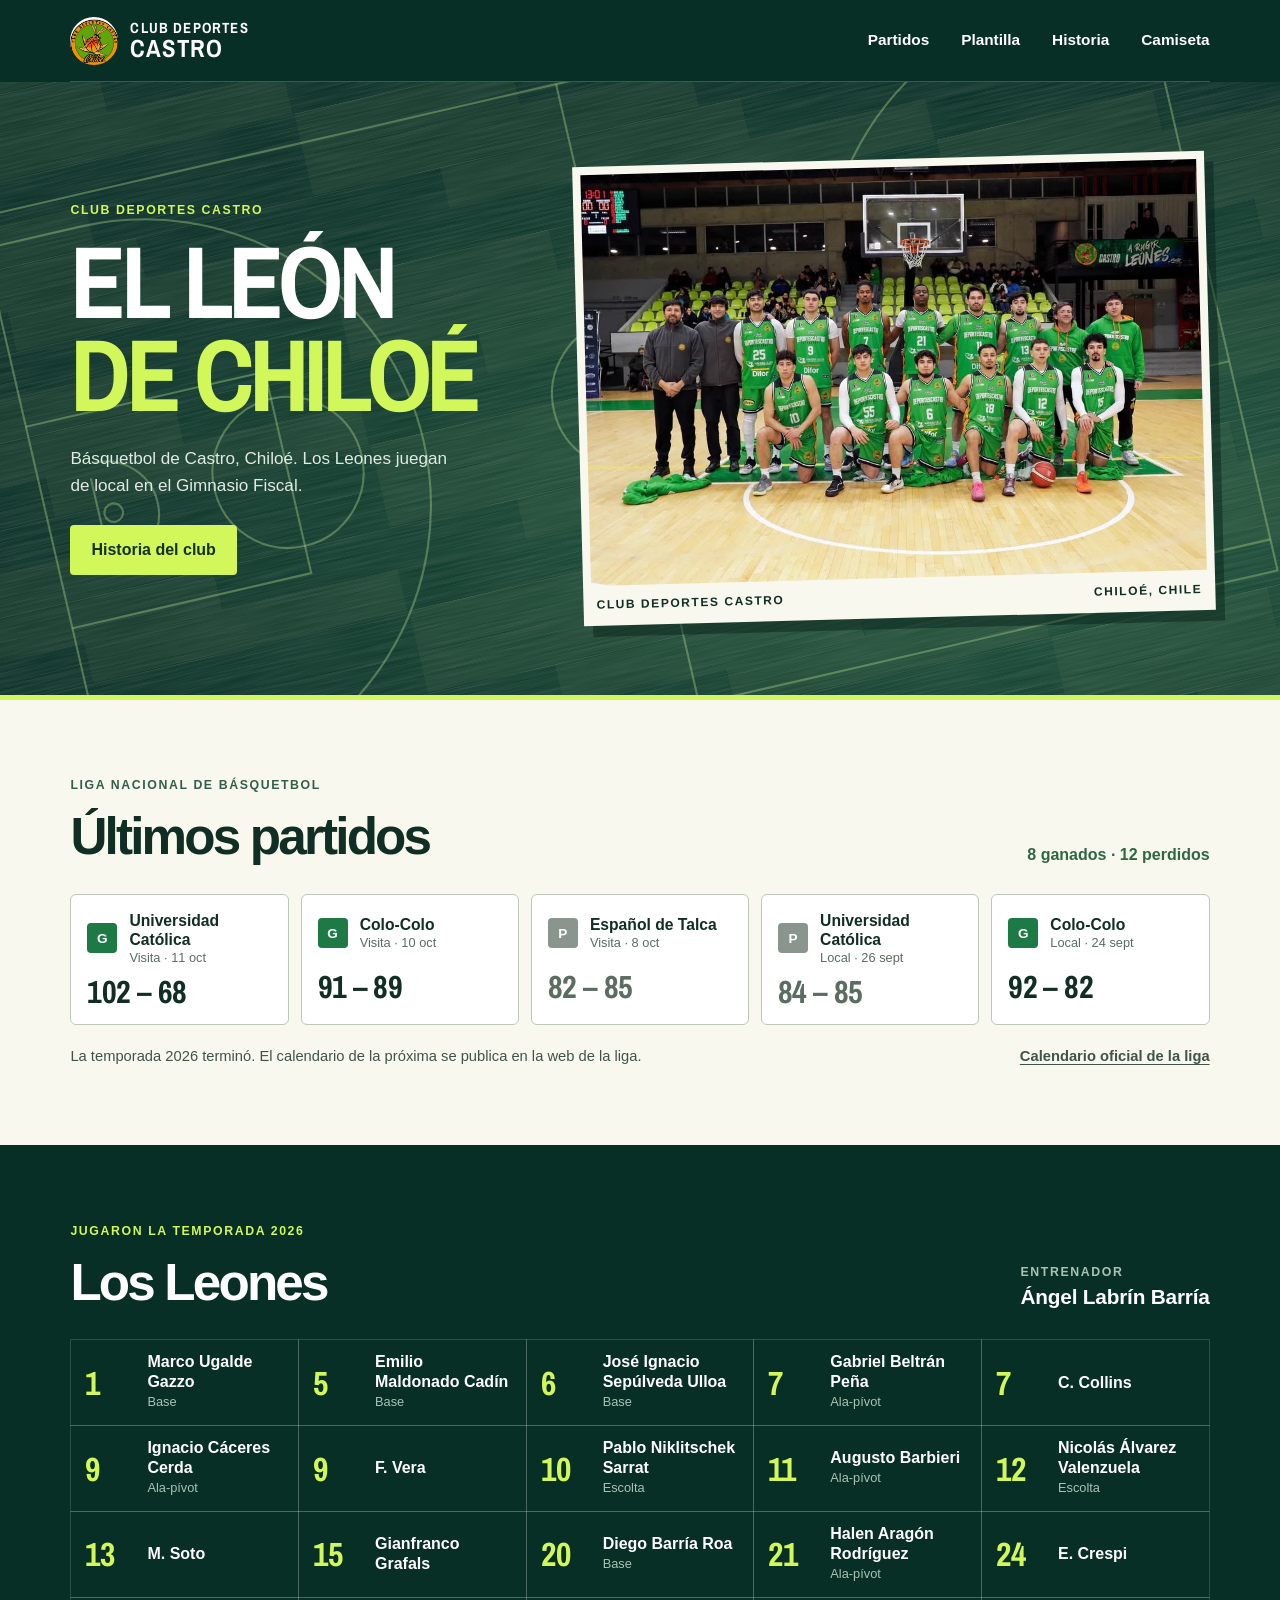
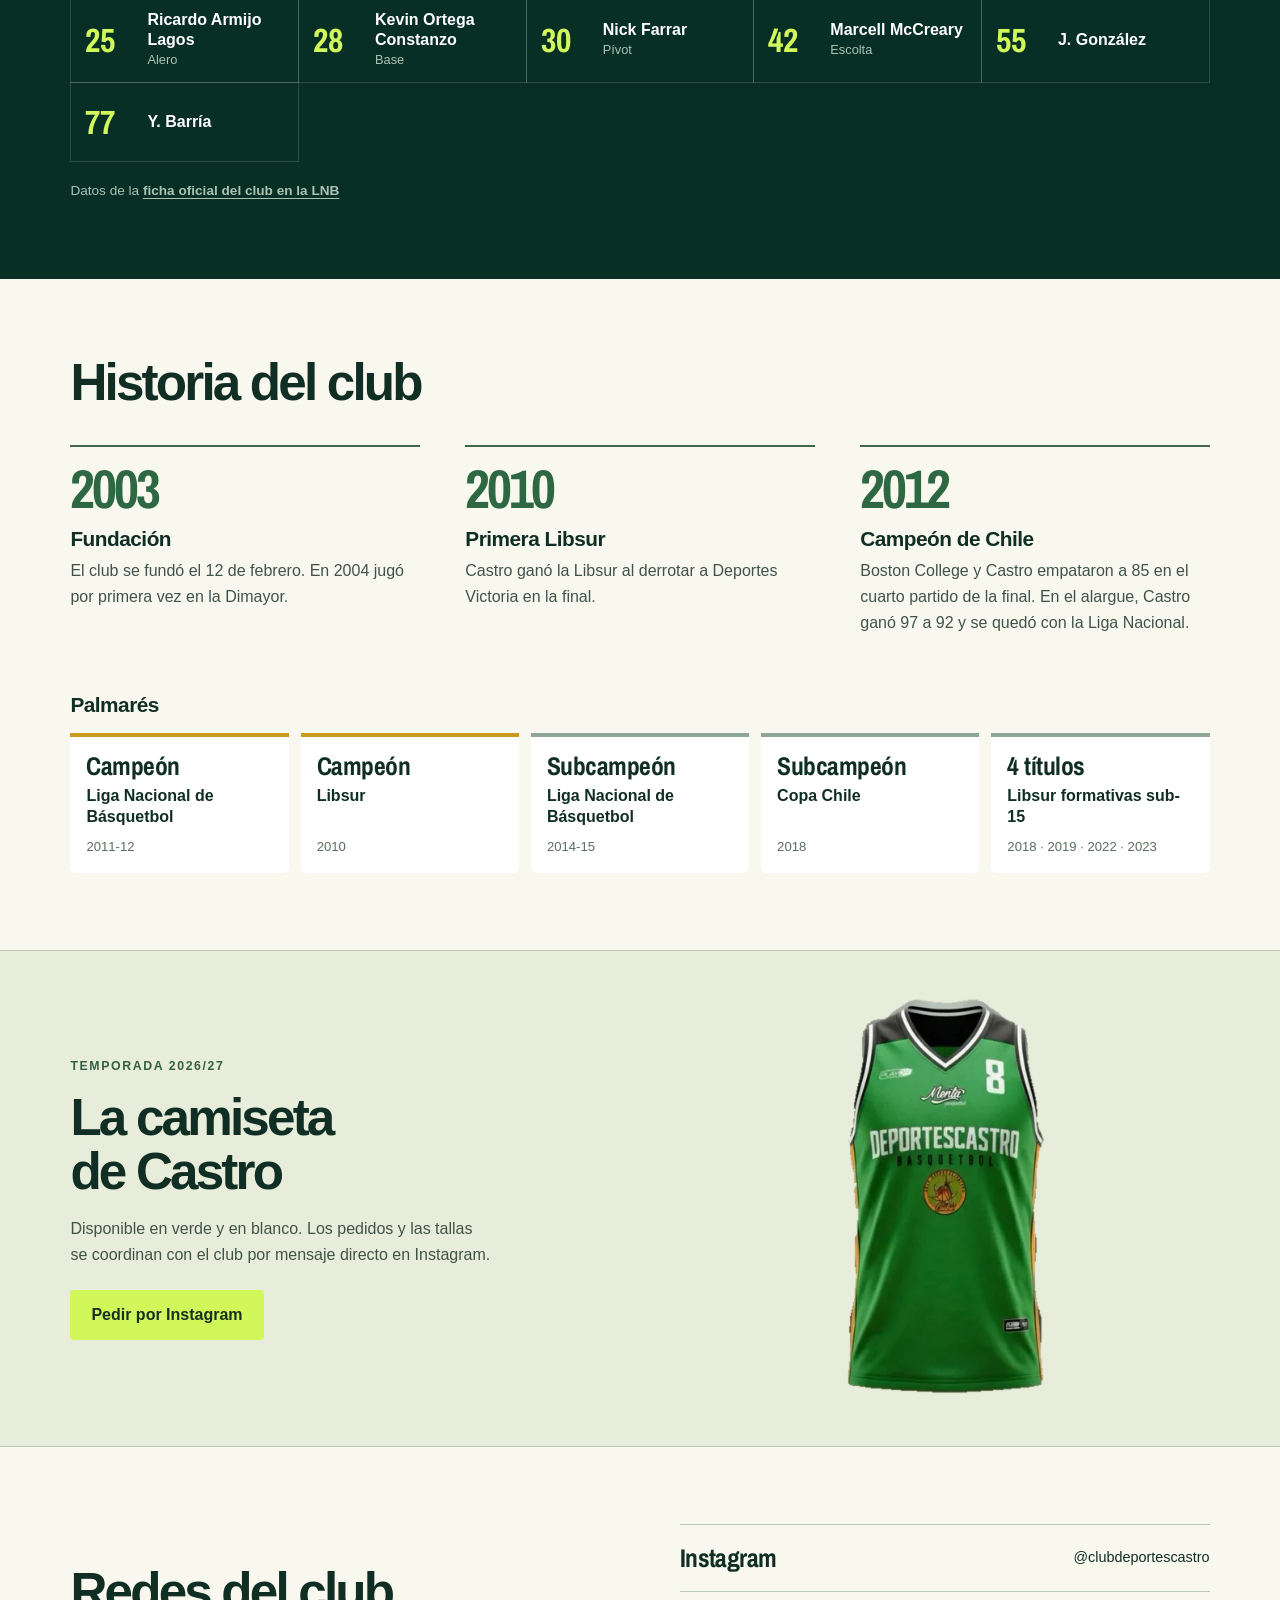
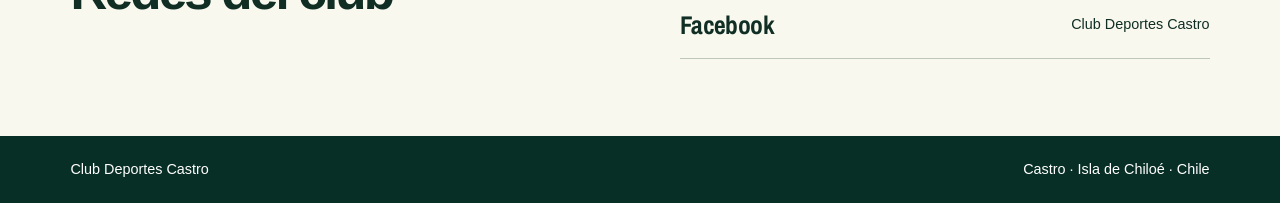
==== public/index.html @ 097316e7 "Estabilizar el giro de la camiseta y agregar partidos, plantilla y palmarés - Rehacer la máscara de " ====
<!doctype html>
<html lang="es-CL">
<head>
  <meta charset="utf-8">
  <meta name="viewport" content="width=device-width, initial-scale=1">
  <title>Club Deportes Castro | El León de Chiloé</title>
  <meta name="description" content="Conoce al Club Deportes Castro, el equipo de básquetbol de Chiloé. Su historia, sus camisetas y las redes donde seguir a los Leones.">
  <meta name="theme-color" content="#072c23">
  <meta property="og:title" content="Club Deportes Castro | El León de Chiloé">
  <meta property="og:description" content="Desde Castro, Chiloé. Historia, colores y redes de los Leones.">
  <meta property="og:image" content="https://deportescastro.cl/assets/equipo.webp">
  <link rel="icon" href="assets/escudo.jpg">
  <link rel="stylesheet" href="estilos.css">
</head>
<body id="inicio">
<a class="skip" href="#principal">Ir al contenido</a>
<header><div class="wrap nav">
  <a class="brand" href="#inicio"><span class="crest"><img src="assets/escudo.jpg" alt=""></span><span>CLUB DEPORTES<br><strong>CASTRO</strong></span></a>
  <nav aria-label="Principal"><a href="#partidos">Partidos</a><a href="#plantilla">Plantilla</a><a href="#historia">Historia</a><a href="#camisetas">Camiseta</a></nav>
</div></header>
<main id="principal">
<section class="hero" aria-labelledby="titulo"><svg class="court" viewBox="0 0 908 492" aria-hidden="true" focusable="false">
  <defs>
    <g id="media-cancha">
      <path d="M6 30H80a216 216 0 0 1 0 432H6 M6 168h185v156H6"/>
      <circle cx="191" cy="246" r="57"/>
      <path d="M45 217v58 M50 206a40 40 0 0 1 0 80"/>
      <circle cx="56" cy="246" r="7"/>
    </g>
  </defs>
  <rect x="6" y="6" width="896" height="480"/>
  <path d="M454 6v480"/><circle cx="454" cy="246" r="57"/>
  <use href="#media-cancha"/><use href="#media-cancha" transform="translate(908 0) scale(-1 1)"/>
</svg><div class="wrap lead">
  <div class="intro"><p class="tag">CLUB DEPORTES CASTRO</p>
  <h1 id="titulo">EL LEÓN<br><em>DE CHILOÉ</em></h1>
  <p class="summary">Básquetbol de Castro, Chiloé. Los Leones juegan de local en el Gimnasio Fiscal.</p>
  <a class="button" href="#historia">Historia del club</a></div>
  <figure class="team"><div class="image-frame"><img src="assets/equipo.webp" alt="Jugadores y cuerpo técnico de Deportes Castro reunidos bajo el aro, con la camiseta verde." width="960" height="640"></div><figcaption><span>CLUB DEPORTES CASTRO</span><span>CHILOÉ, CHILE</span></figcaption></figure>
</div></section>
<section id="partidos" class="wrap section games-section" aria-labelledby="titulo-partidos">
<div class="section-head"><div><p class="tag dark">LIGA NACIONAL DE BÁSQUETBOL</p><h2 id="titulo-partidos">Últimos partidos</h2></div><p class="record" id="record"></p></div>
<ol class="games" id="lista-partidos"></ol>
<p class="games-foot"><span id="aviso-temporada" hidden></span><a class="text-link" href="https://lnbchile.com/liga/uno/calendario" rel="noopener">Calendario oficial de la liga</a></p>
</section>
<section class="roster" id="plantilla" aria-labelledby="titulo-plantilla"><div class="wrap">
<div class="section-head"><div><p class="tag" id="titulo-plantilla-sub">PLANTILLA</p><h2 id="titulo-plantilla">Los Leones</h2></div><p class="coach">Entrenador<b id="entrenador"></b></p></div>
<ol class="players" id="lista-plantilla"></ol>
<p class="roster-foot">Datos de la <a class="text-link" href="https://lnbchile.com/liga/uno/equipos/17" rel="noopener">ficha oficial del club en la LNB</a></p>
</div></section>
<section id="historia" class="wrap section"><h2>Historia del club</h2>
<div class="timeline">
<article><strong>2003</strong><h3>Fundación</h3><p>El club se fundó el 12 de febrero. En 2004 jugó por primera vez en la Dimayor.</p></article>
<article><strong>2010</strong><h3>Primera Libsur</h3><p>Castro ganó la Libsur al derrotar a Deportes Victoria en la final.</p></article>
<article><strong>2012</strong><h3>Campeón de Chile</h3><p>Boston College y Castro empataron a 85 en el cuarto partido de la final. En el alargue, Castro ganó 97 a 92 y se quedó con la Liga Nacional.</p></article>
</div>
<div class="honours" aria-labelledby="titulo-palmares"><h3 id="titulo-palmares">Palmarés</h3>
<ul>
<li class="gold"><b>Campeón</b><span>Liga Nacional de Básquetbol</span><small>2011-12</small></li>
<li class="gold"><b>Campeón</b><span>Libsur</span><small>2010</small></li>
<li><b>Subcampeón</b><span>Liga Nacional de Básquetbol</span><small>2014-15</small></li>
<li><b>Subcampeón</b><span>Copa Chile</span><small>2018</small></li>
<li><b>4 títulos</b><span>Libsur formativas sub-15</span><small>2018 · 2019 · 2022 · 2023</small></li>
</ul></div></section>
<section class="kits" id="camisetas"><div class="wrap kit-inner">
<div class="kit-text">
  <p class="tag dark">TEMPORADA 2026/27</p><h2>La camiseta<br>de Castro</h2>
  <p>Disponible en verde y en blanco. Los pedidos y las tallas se coordinan con el club por mensaje directo en Instagram.</p>
  <a class="button buy" href="https://ig.me/m/clubdeportescastro" rel="noopener">Pedir por Instagram</a>
</div>
<div class="display"><img class="giro" src="assets/camiseta-giro.webp" alt="La camiseta número 8 de Deportes Castro gira y cambia de verde a blanco." width="308" height="538"></div>
</div></section>
<section class="wrap section social" id="redes"><div><h2>Redes del club</h2></div><div class="social-links"><a href="https://www.instagram.com/clubdeportescastro/"><b>Instagram</b><span>@clubdeportescastro</span></a><a href="https://www.facebook.com/profile.php?id=100064585005667"><b>Facebook</b><span>Club Deportes Castro</span></a></div></section>
</main><footer><div class="wrap"><span>Club Deportes Castro</span><span>Castro · Isla de Chiloé · Chile</span></div></footer>
<script src="datos/resultados.js" defer></script><script src="datos/plantilla.js" defer></script><script src="app.js" defer></script>
</body></html>
---- public/estilos.css ----
@font-face{font-family:"Archivo Narrow";src:url(assets/archivo-narrow.ttf) format("truetype");font-weight:400 700;font-display:swap}
@font-face{font-family:"DM Sans";src:url(assets/dm-sans.ttf) format("truetype");font-weight:100 1000;font-display:swap}
:root{--forest:#082f25;--ink:#102e24;--acid:#d2f75b;--paper:#f8f8ef;--line:#bdc8b8;--head:"Archivo Narrow","Arial Narrow",sans-serif}
*{box-sizing:border-box}html{scroll-behavior:smooth}body{margin:0;background:var(--paper);color:var(--ink);font:1rem/1.62 "DM Sans",sans-serif;font-optical-sizing:auto}.wrap{width:min(1240px,89%);margin:auto}a{color:inherit;text-decoration:none}a:focus-visible,input:focus-visible{outline:3px solid #e68713;outline-offset:5px}.skip{position:absolute;left:1em;top:-8em;background:white;padding:.7em;z-index:10}.skip:focus{top:1em}
header,.hero,footer{background:var(--forest);color:#fff}.nav,.brand,nav,figcaption,footer>div{display:flex;align-items:center}.nav{min-height:82px;justify-content:space-between;border-bottom:1px solid #ffffff33}.brand{gap:12px;font:700 .92rem/.99 var(--head);letter-spacing:.08em}.brand strong{font-size:1.55rem;letter-spacing:.035em}.crest{width:48px;height:48px;border-radius:50%;overflow:hidden;display:grid;place-items:center}.crest img{width:110%;max-width:none}.brand:hover,nav a:hover{color:var(--acid)}nav{gap:2rem;font-size:.96rem}
.hero{position:relative;overflow:hidden;background:radial-gradient(ellipse at 75% 68%,#215b40 0%,#103e2d 38%,var(--forest) 72%)}.lead{position:relative;display:grid;grid-template-columns:.82fr 1.18fr;gap:6%;align-items:center;padding:clamp(58px,6vw,98px) 0}.hero::before{content:"";position:absolute;inset:-55% -20%;background:url(assets/parquet.svg) repeat;background-size:620px 170px;transform:rotate(-13deg);opacity:.4;pointer-events:none}.court{position:absolute;pointer-events:none;width:94%;height:auto;left:2%;top:51%;transform:translateY(-50%) rotate(-13deg);fill:none;stroke:#a8cb88;stroke-opacity:.41;stroke-width:1.6}.hero{border-bottom:5px solid var(--acid)}.tag,figcaption{font-size:.77rem;font-weight:700;letter-spacing:.13em}.tag{display:flex;align-items:center;gap:10px;color:var(--acid);margin:0 0 14px}.tag.dark{color:#336044}h1,h2,h3,p,figure{margin:0}h1,h2,h3,.timeline strong{font-family:var(--head);font-weight:700}h1{font-size:clamp(5.1rem,8.6vw,9.1rem);line-height:.85;letter-spacing:-.035em}h1 em{color:var(--acid);font-style:normal}.summary{max-width:390px;margin:25px 0;color:#e1eae2;font-size:1.07rem}.button{display:inline-block;font-weight:bold;color:#163121;background:var(--acid);padding:12px 21px;border-radius:4px}.button:hover{background:white}.team{position:relative;transform:rotate(-1.5deg);background:var(--paper);padding:8px;color:var(--ink);box-shadow:9px 11px 0 #061e1873}.team img{width:100%;height:auto;display:block}.team figcaption{justify-content:space-between;gap:6px;padding:10px 5px 3px;font-size:.75rem}
.section{padding:clamp(55px,6vw,90px) 0}h2{font-size:clamp(2.9rem,4.6vw,4.8rem);line-height:.98;letter-spacing:-.027em}.timeline{display:grid;grid-template-columns:repeat(3,1fr);gap:4%;margin-top:36px}.timeline article{border-top:2px solid #42674b;padding-top:12px}.timeline strong{font-size:3.4rem;line-height:1.1;color:#2d6842}.timeline h3{font-size:1.55rem;margin:7px 0}.timeline p,.kit-text>p:not(.tag),.social p:not(.tag){color:#415349}.kits{background:#e7edda;border-block:1px solid var(--line)}.kit-inner{display:grid;grid-template-columns:1fr 1fr;gap:7%;padding:40px 0;align-items:center}.kit-text>p:not(.tag),.social p:not(.tag){margin-top:18px;max-width:420px}.display{display:grid;place-items:center}.giro{display:block;width:auto;height:clamp(330px,34vw,450px);max-width:100%;object-fit:contain}.social{display:grid;grid-template-columns:1fr 1fr;gap:7%;align-items:center}.social-links a{display:flex;justify-content:space-between;align-items:center;gap:12px;border-top:1px solid var(--line);padding:16px 0}.social-links a:last-child{border-bottom:1px solid var(--line)}.social-links a:hover b{text-decoration:underline}.social-links b{font:700 1.6rem var(--head)}.social-links span{font-size:.9rem}footer>div{justify-content:space-between;gap:14px;padding:22px 0;font-size:.9rem}
@media(max-width:760px){.wrap{width:89%}.nav{min-height:74px}nav{gap:13px;font-size:.87rem}.brand{gap:6px}.crest{width:38px;height:38px}.lead{grid-template-columns:1fr;gap:35px;padding:40px 0}.intro{max-width:530px}h1{font-size:clamp(5rem,16vw,7.3rem)}.summary{margin:18px 0}.team{width:98%;justify-self:center}.timeline,.kit-inner,.social{grid-template-columns:1fr;gap:26px}.timeline article{display:grid;grid-template-columns:77px 1fr;gap:2px 12px}.timeline strong{grid-row:span 2;font-size:2.45rem}.timeline h3{margin:0}.giro{height:340px}.court{width:170%;left:-36%;top:45%;transform:translateY(-50%) rotate(-68deg)}.section{padding:49px 0}footer>div{align-items:flex-start;flex-direction:column;gap:2px}}
@media(max-width:360px){nav{gap:8px}.brand{font-size:.73rem}.crest{width:32px;height:32px}.team figcaption{font-size:.64rem}}@media(prefers-reduced-motion:reduce){html{scroll-behavior:auto}}


h1{font-size:clamp(5rem,8vw,8.25rem);letter-spacing:-.055em;line-height:.9}
h2{font-family:"DM Sans",sans-serif;font-weight:640;font-size:clamp(2.55rem,4vw,4.25rem);line-height:1.04;letter-spacing:-.055em}
h3,.social-links b{letter-spacing:-.024em}.timeline h3{font:650 1.3rem/1.22 "DM Sans",sans-serif}.timeline strong{font-variant-numeric:lining-nums;letter-spacing:-.055em}
nav{font-weight:550}.tag,figcaption{font-weight:650}.kit-inner{padding-block:30px}
@media(max-width:760px){h1{font-size:clamp(4.55rem,16vw,7rem)}.hero::before{transform:rotate(22deg)}.kit-inner{gap:12px;padding-block:40px}}
@media(max-width:390px){.nav{width:94%}.brand{font-size:.72rem;letter-spacing:.025em}.brand strong{font-size:1.2rem}.brand .crest{width:30px;height:30px}nav{gap:9px;font-size:.82rem}}

/* Partidos, plantilla y palmarés */
.section-head{display:flex;justify-content:space-between;align-items:flex-end;gap:18px 40px;flex-wrap:wrap;margin-bottom:30px}
.record{font:650 1rem "DM Sans",sans-serif;color:#2d6842;font-variant-numeric:tabular-nums}
.games{list-style:none;margin:0;padding:0;display:grid;grid-template-columns:repeat(5,1fr);gap:12px}
.game a{display:grid;grid-template-columns:auto 1fr;grid-template-areas:"badge info" "score score";gap:10px 12px;align-items:center;height:100%;padding:16px;border:1px solid var(--line);border-radius:6px;background:#fff;transition:border-color .2s,transform .2s}
.game a:hover{border-color:#2d6842;transform:translateY(-2px)}
.game-badge{grid-area:badge;width:30px;height:30px;display:grid;place-items:center;border-radius:4px;font:700 .85rem "DM Sans",sans-serif;color:#fff;background:#8a958d}
.won .game-badge{background:#1d7a45}
.game-info{grid-area:info;display:flex;flex-direction:column;line-height:1.25;min-width:0}
.game-info b{font-weight:650;font-size:.98rem}
.game-info small{color:#5b6c61;font-size:.8rem}
.game-score{grid-area:score;font:700 2rem/1 var(--head);letter-spacing:-.02em;font-variant-numeric:tabular-nums}
.lost .game-score{color:#5b6c61}
.games-foot{display:flex;justify-content:space-between;gap:10px 30px;flex-wrap:wrap;margin-top:20px;color:#415349;font-size:.92rem}
.text-link{font-weight:650;text-decoration:underline;text-underline-offset:3px;text-decoration-thickness:1px}
.text-link:hover{color:#1d7a45}
.roster{background:var(--forest);color:#fff;padding:clamp(55px,6vw,90px) 0}
.roster .text-link:hover{color:var(--acid)}
.coach{display:flex;flex-direction:column;font-size:.77rem;font-weight:650;letter-spacing:.13em;text-transform:uppercase;color:#a9c3b3}
.coach b{font:650 1.3rem "DM Sans",sans-serif;letter-spacing:-.01em;text-transform:none;color:#fff;margin-top:2px}
.players{list-style:none;margin:0;padding:0;display:grid;grid-template-columns:repeat(auto-fill,minmax(210px,1fr));gap:1px;padding:1px}
.player{display:grid;grid-template-columns:52px 1fr;grid-template-rows:auto auto;column-gap:10px;align-content:center;min-height:78px;padding:12px 14px;box-shadow:0 0 0 1px #ffffff26}
.player-num{grid-row:span 2;align-self:center;font:700 2.1rem/1 var(--head);color:var(--acid);font-variant-numeric:tabular-nums}
.player b{font-weight:600;line-height:1.25;align-self:end}
.player small{color:#a9c3b3;font-size:.8rem}
.player:not(:has(small)) b{grid-row:span 2;align-self:center}
.roster-foot{margin-top:18px;font-size:.85rem;color:#a9c3b3}
.honours{margin-top:56px}
.honours h3{font:650 1.3rem/1.22 "DM Sans",sans-serif;margin-bottom:16px}
.honours ul{list-style:none;margin:0;padding:0;display:grid;grid-template-columns:repeat(5,1fr);gap:12px}
.honours li{display:flex;flex-direction:column;padding:16px;border-top:4px solid #8fa596;background:#fff;border-radius:0 0 6px 6px}
.honours li.gold{border-top-color:#c99a1b}
.honours li b{font:700 1.6rem/1.05 var(--head);letter-spacing:-.02em}
.honours li span{margin-top:6px;font-weight:600;line-height:1.3}
.honours li small{margin-top:auto;padding-top:8px;color:#5b6c61;font-size:.82rem}
.kit-text>p:not(.tag){margin-top:18px;max-width:420px;color:#415349}
.buy{margin-top:22px}
@media(max-width:1000px){.games{grid-template-columns:repeat(3,1fr)}.honours ul{grid-template-columns:repeat(3,1fr)}}
@media(max-width:760px){.games{grid-template-columns:1fr}.game a{grid-template-columns:auto 1fr auto;grid-template-areas:"badge info score";padding:12px 14px}.game-score{font-size:1.5rem}.honours ul{grid-template-columns:1fr 1fr}.players{grid-template-columns:1fr 1fr}.player{grid-template-columns:40px 1fr;padding:10px 12px;min-height:68px}.player-num{font-size:1.6rem}.player b{font-size:.92rem}}
@media(max-width:420px){.honours ul{grid-template-columns:1fr}.player{grid-template-columns:30px 1fr;column-gap:8px;padding:10px}.player-num{font-size:1.35rem}.player b{font-size:.86rem}}@media(max-width:330px){.players{grid-template-columns:1fr}}
.tag{text-transform:uppercase}
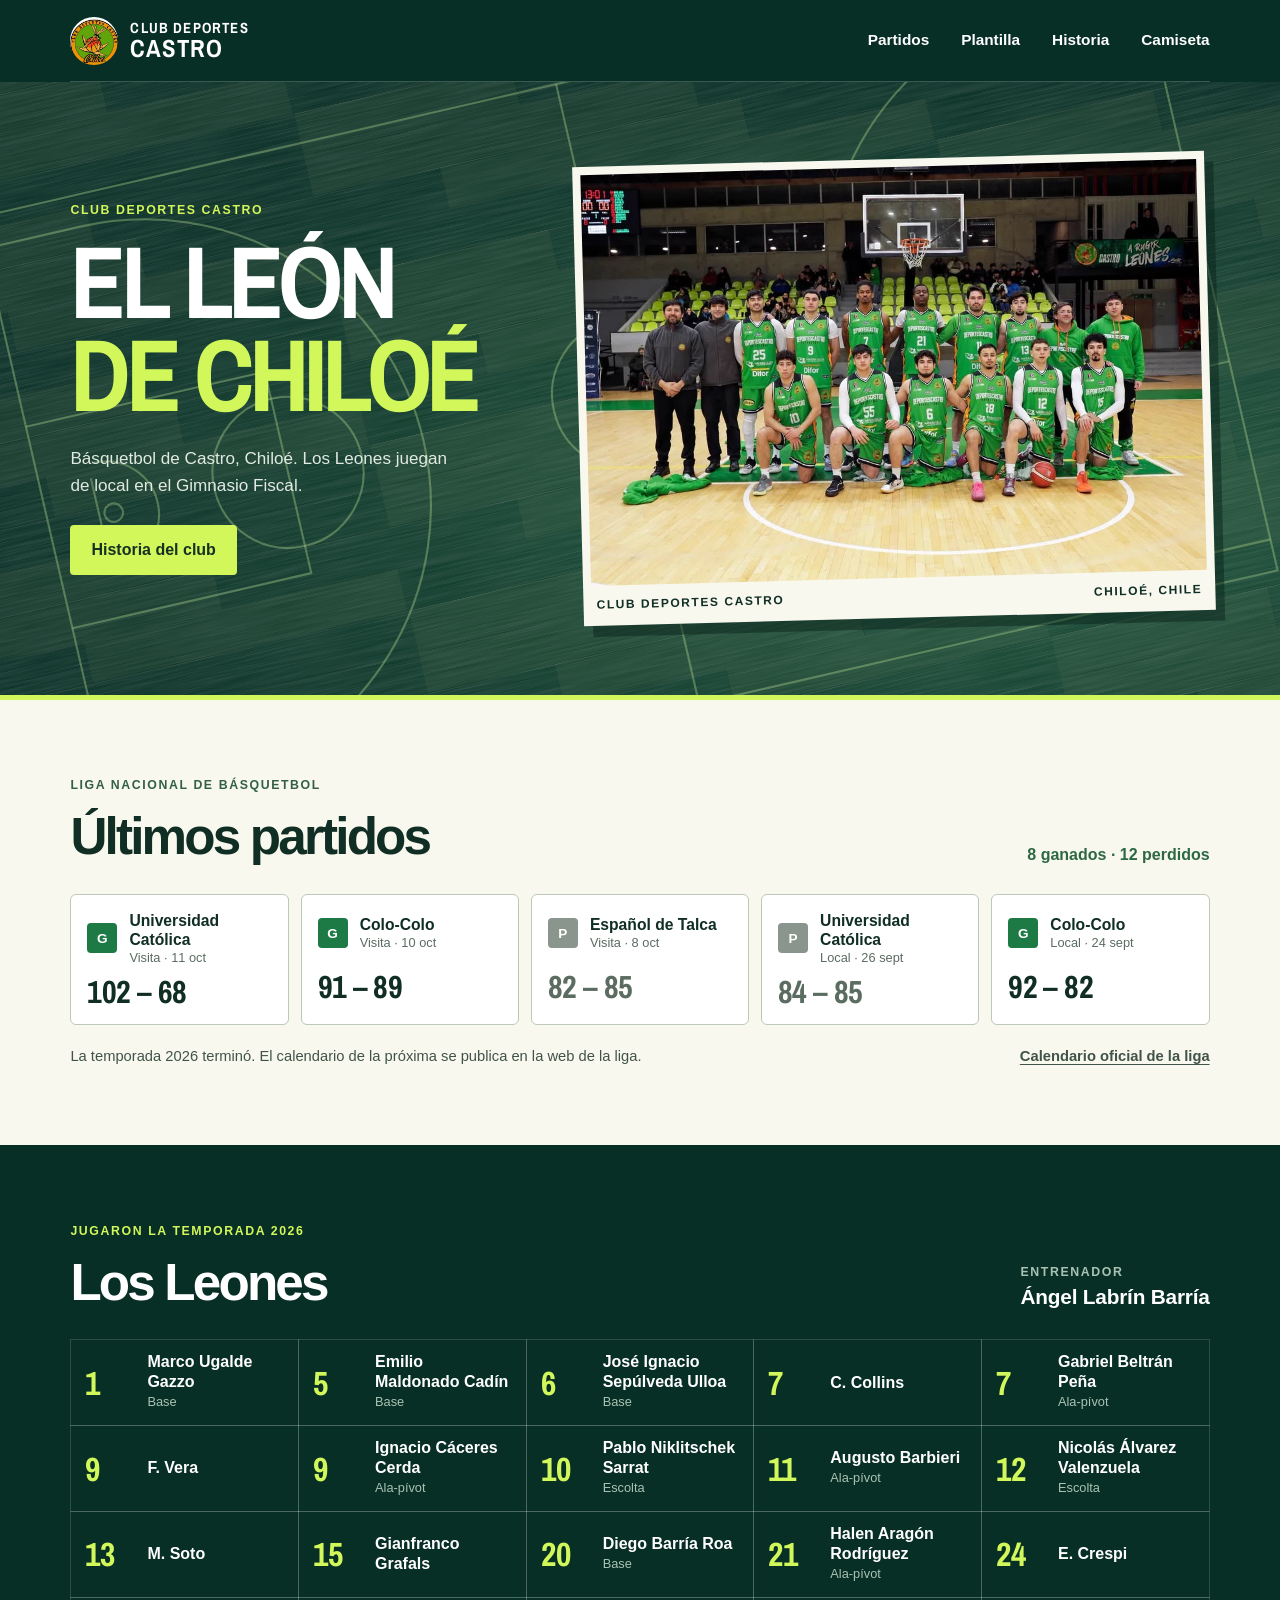
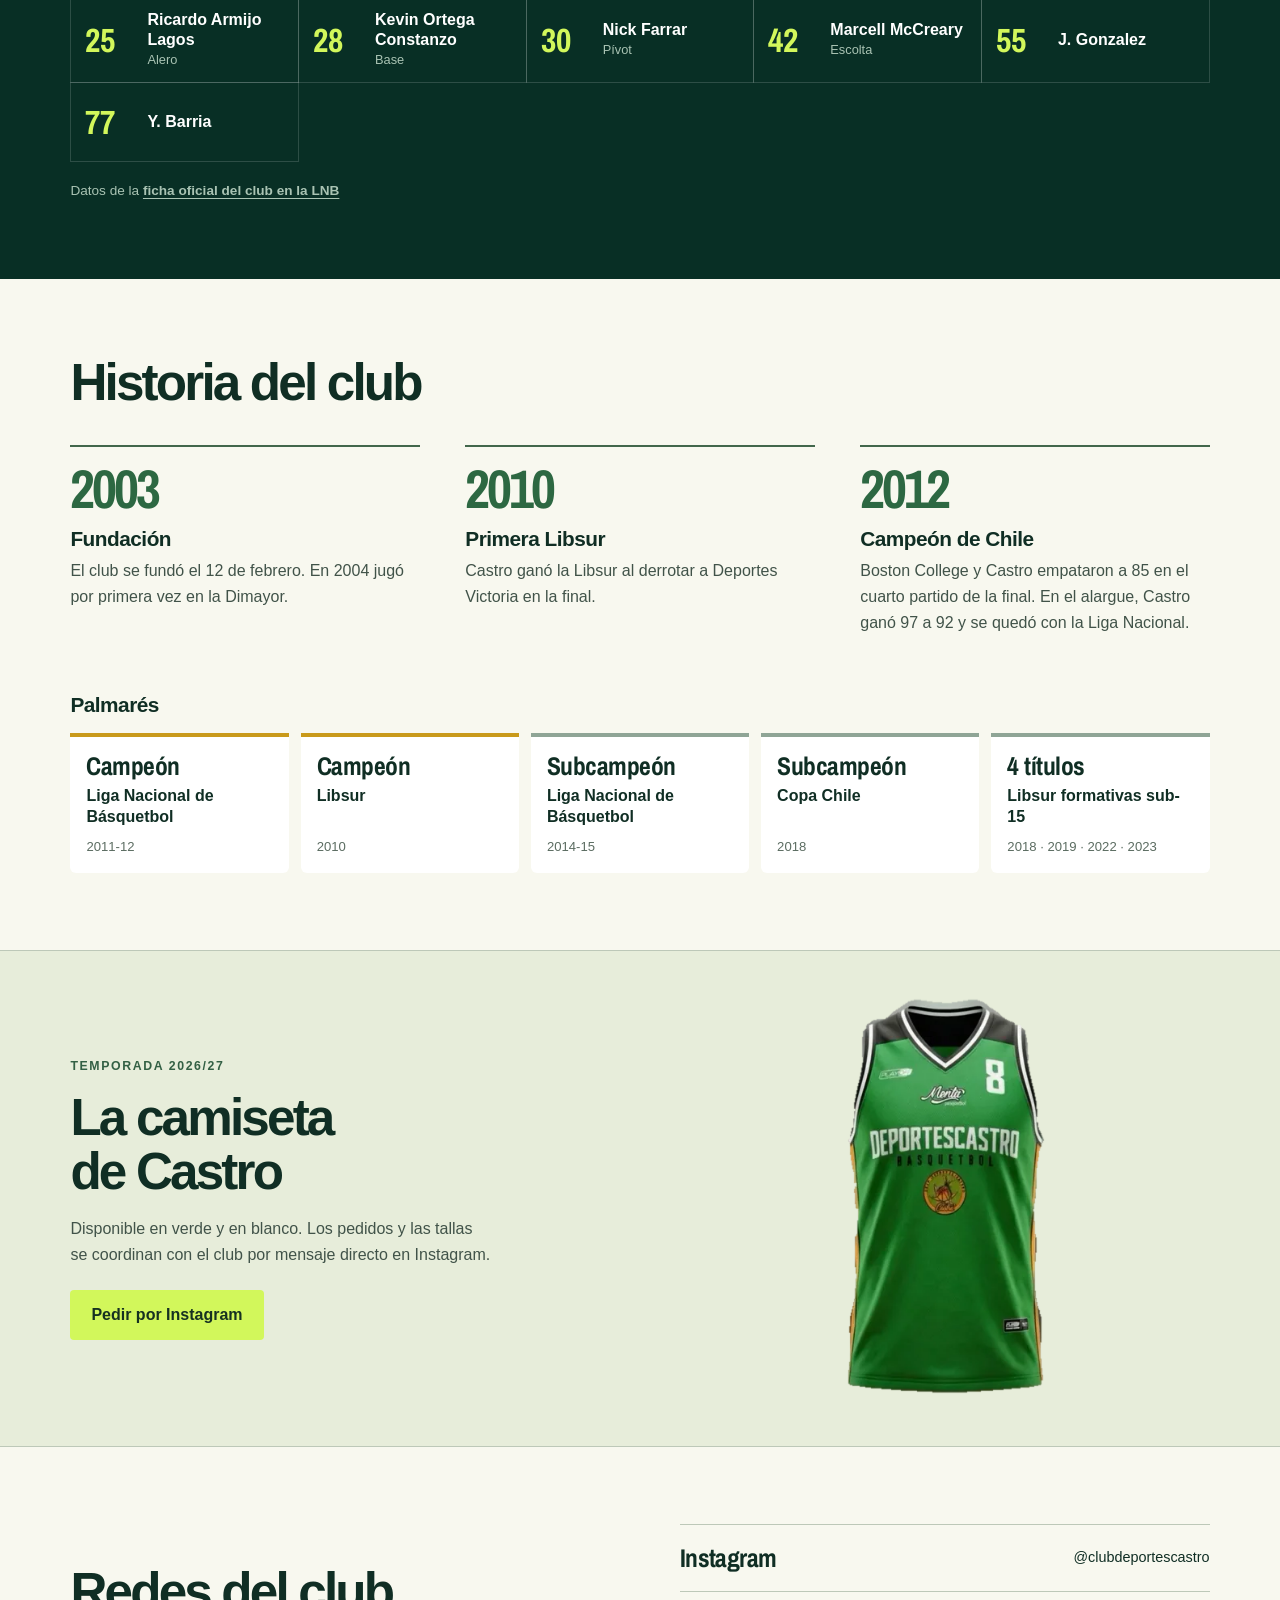
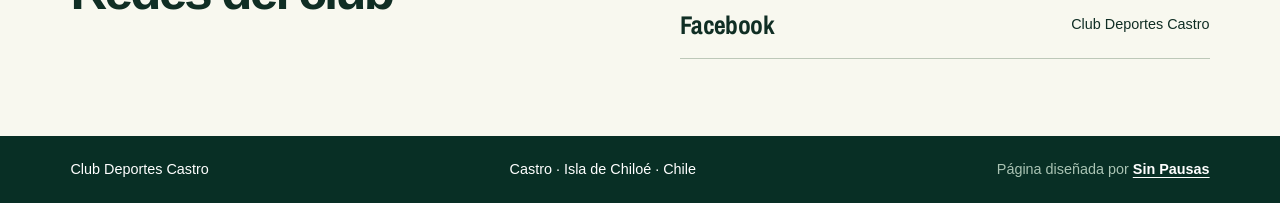
==== commit 74663083: "Automatizar la plantilla desde la LNB y preparar el sitio para Google - El robot lee también la list" ====
--- a/public/index.html
+++ b/public/index.html
@@ -4,11 +4,36 @@
   <meta charset="utf-8">
   <meta name="viewport" content="width=device-width, initial-scale=1">
   <title>Club Deportes Castro | El León de Chiloé</title>
-  <meta name="description" content="Conoce al Club Deportes Castro, el equipo de básquetbol de Chiloé. Su historia, sus camisetas y las redes donde seguir a los Leones.">
+  <meta name="description" content="Sitio del Club Deportes Castro, el equipo de básquetbol de Chiloé en la Liga Nacional. Últimos partidos, plantilla, historia, palmarés y la camiseta de los Leones.">
+  <link rel="canonical" href="https://deportescastro.cl/">
   <meta name="theme-color" content="#072c23">
+  <meta property="og:type" content="website">
+  <meta property="og:locale" content="es_CL">
+  <meta property="og:site_name" content="Club Deportes Castro">
+  <meta property="og:url" content="https://deportescastro.cl/">
   <meta property="og:title" content="Club Deportes Castro | El León de Chiloé">
-  <meta property="og:description" content="Desde Castro, Chiloé. Historia, colores y redes de los Leones.">
-  <meta property="og:image" content="https://deportescastro.cl/assets/equipo.webp">
+  <meta property="og:description" content="Básquetbol desde Castro, Chiloé. Partidos, plantilla, historia y palmarés de los Leones.">
+  <meta property="og:image" content="https://deportescastro.cl/assets/compartir.jpg">
+  <meta property="og:image:width" content="1200">
+  <meta property="og:image:height" content="630">
+  <meta property="og:image:alt" content="Jugadores y cuerpo técnico de Deportes Castro con la camiseta verde.">
+  <meta name="twitter:card" content="summary_large_image">
+  <script type="application/ld+json">
+  {
+    "@context": "https://schema.org",
+    "@type": "SportsTeam",
+    "name": "Club Deportes Castro",
+    "alternateName": "Deportes Castro",
+    "sport": "Básquetbol",
+    "url": "https://deportescastro.cl/",
+    "logo": "https://deportescastro.cl/assets/escudo.jpg",
+    "image": "https://deportescastro.cl/assets/compartir.jpg",
+    "foundingDate": "2003-02-12",
+    "memberOf": { "@type": "SportsOrganization", "name": "Liga Nacional de Básquetbol de Chile", "url": "https://lnbchile.com/" },
+    "location": { "@type": "Place", "name": "Gimnasio Fiscal de Castro", "address": { "@type": "PostalAddress", "addressLocality": "Castro", "addressRegion": "Los Lagos", "addressCountry": "CL" } },
+    "sameAs": ["https://www.instagram.com/clubdeportescastro/", "https://www.facebook.com/profile.php?id=100064585005667"]
+  }
+  </script>
   <link rel="icon" href="assets/escudo.jpg">
   <link rel="stylesheet" href="estilos.css">
 </head>
@@ -71,6 +96,6 @@
 <div class="display"><img class="giro" src="assets/camiseta-giro.webp" alt="La camiseta número 8 de Deportes Castro gira y cambia de verde a blanco." width="308" height="538"></div>
 </div></section>
 <section class="wrap section social" id="redes"><div><h2>Redes del club</h2></div><div class="social-links"><a href="https://www.instagram.com/clubdeportescastro/"><b>Instagram</b><span>@clubdeportescastro</span></a><a href="https://www.facebook.com/profile.php?id=100064585005667"><b>Facebook</b><span>Club Deportes Castro</span></a></div></section>
-</main><footer><div class="wrap"><span>Club Deportes Castro</span><span>Castro · Isla de Chiloé · Chile</span></div></footer>
-<script src="datos/resultados.js" defer></script><script src="datos/plantilla.js" defer></script><script src="app.js" defer></script>
+</main><footer><div class="wrap"><span>Club Deportes Castro</span><span>Castro · Isla de Chiloé · Chile</span><span class="credit">Página diseñada por <a href="https://sinpausas.cl" rel="noopener">Sin Pausas</a></span></div></footer>
+<script src="datos/liga.js" defer></script><script src="datos/plantilla.js" defer></script><script src="app.js" defer></script>
 </body></html>
--- a/public/estilos.css
+++ b/public/estilos.css
@@ -57,3 +57,14 @@
 @media(max-width:760px){.games{grid-template-columns:1fr}.game a{grid-template-columns:auto 1fr auto;grid-template-areas:"badge info score";padding:12px 14px}.game-score{font-size:1.5rem}.honours ul{grid-template-columns:1fr 1fr}.players{grid-template-columns:1fr 1fr}.player{grid-template-columns:40px 1fr;padding:10px 12px;min-height:68px}.player-num{font-size:1.6rem}.player b{font-size:.92rem}}
 @media(max-width:420px){.honours ul{grid-template-columns:1fr}.player{grid-template-columns:30px 1fr;column-gap:8px;padding:10px}.player-num{font-size:1.35rem}.player b{font-size:.86rem}}@media(max-width:330px){.players{grid-template-columns:1fr}}
 .tag{text-transform:uppercase}
+.credit{color:#a9c3b3}.credit a{color:#fff;font-weight:650;text-decoration:underline;text-underline-offset:3px;text-decoration-thickness:1px}.credit a:hover{color:var(--acid)}
+/* Página 404 */
+.lost-page{min-height:100vh;display:flex;flex-direction:column}.lost-page footer{margin-top:auto}
+.lost{flex:1;display:grid;align-items:center;border-bottom:0}
+.lost-inner{position:relative;padding:clamp(70px,10vw,130px) 0}
+.lost-code{position:absolute;right:0;top:50%;transform:translateY(-50%);font:700 clamp(9rem,26vw,22rem)/.8 var(--head);letter-spacing:-.05em;color:transparent;-webkit-text-stroke:2px #d2f75b59;pointer-events:none;user-select:none}
+.lost .summary{max-width:440px}
+.ball{position:absolute;width:clamp(70px,9vw,120px);right:9%;bottom:10%;fill:#e68713;stroke:#2a1606;stroke-width:3;pointer-events:none;animation:bote 1.6s cubic-bezier(.5,0,.5,1) infinite alternate}
+@keyframes bote{from{transform:translateY(-38px) rotate(-12deg)}to{transform:translateY(0) rotate(14deg)}}
+@media(max-width:760px){.lost-code{top:auto;bottom:-10px;transform:none;opacity:.7}.ball{right:6%;bottom:auto;top:24px}}
+@media(prefers-reduced-motion:reduce){.ball{animation:none}}
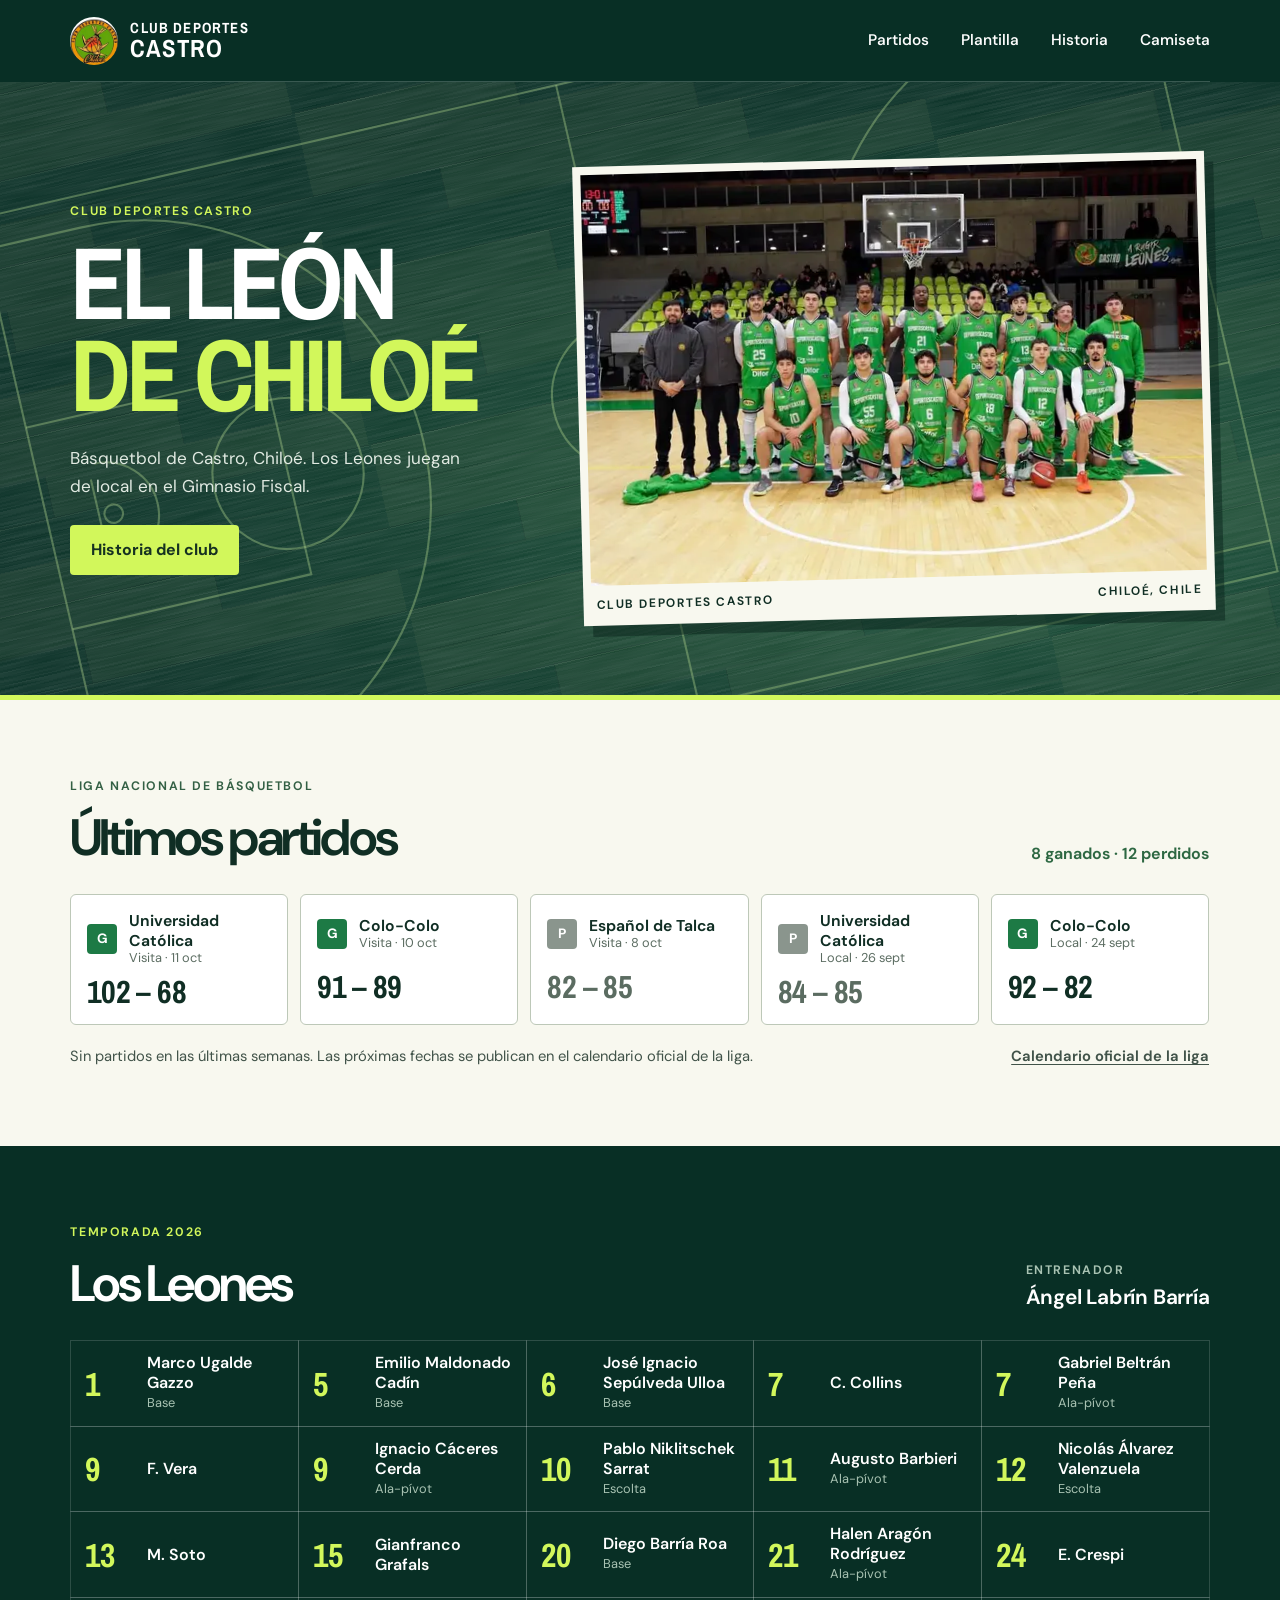
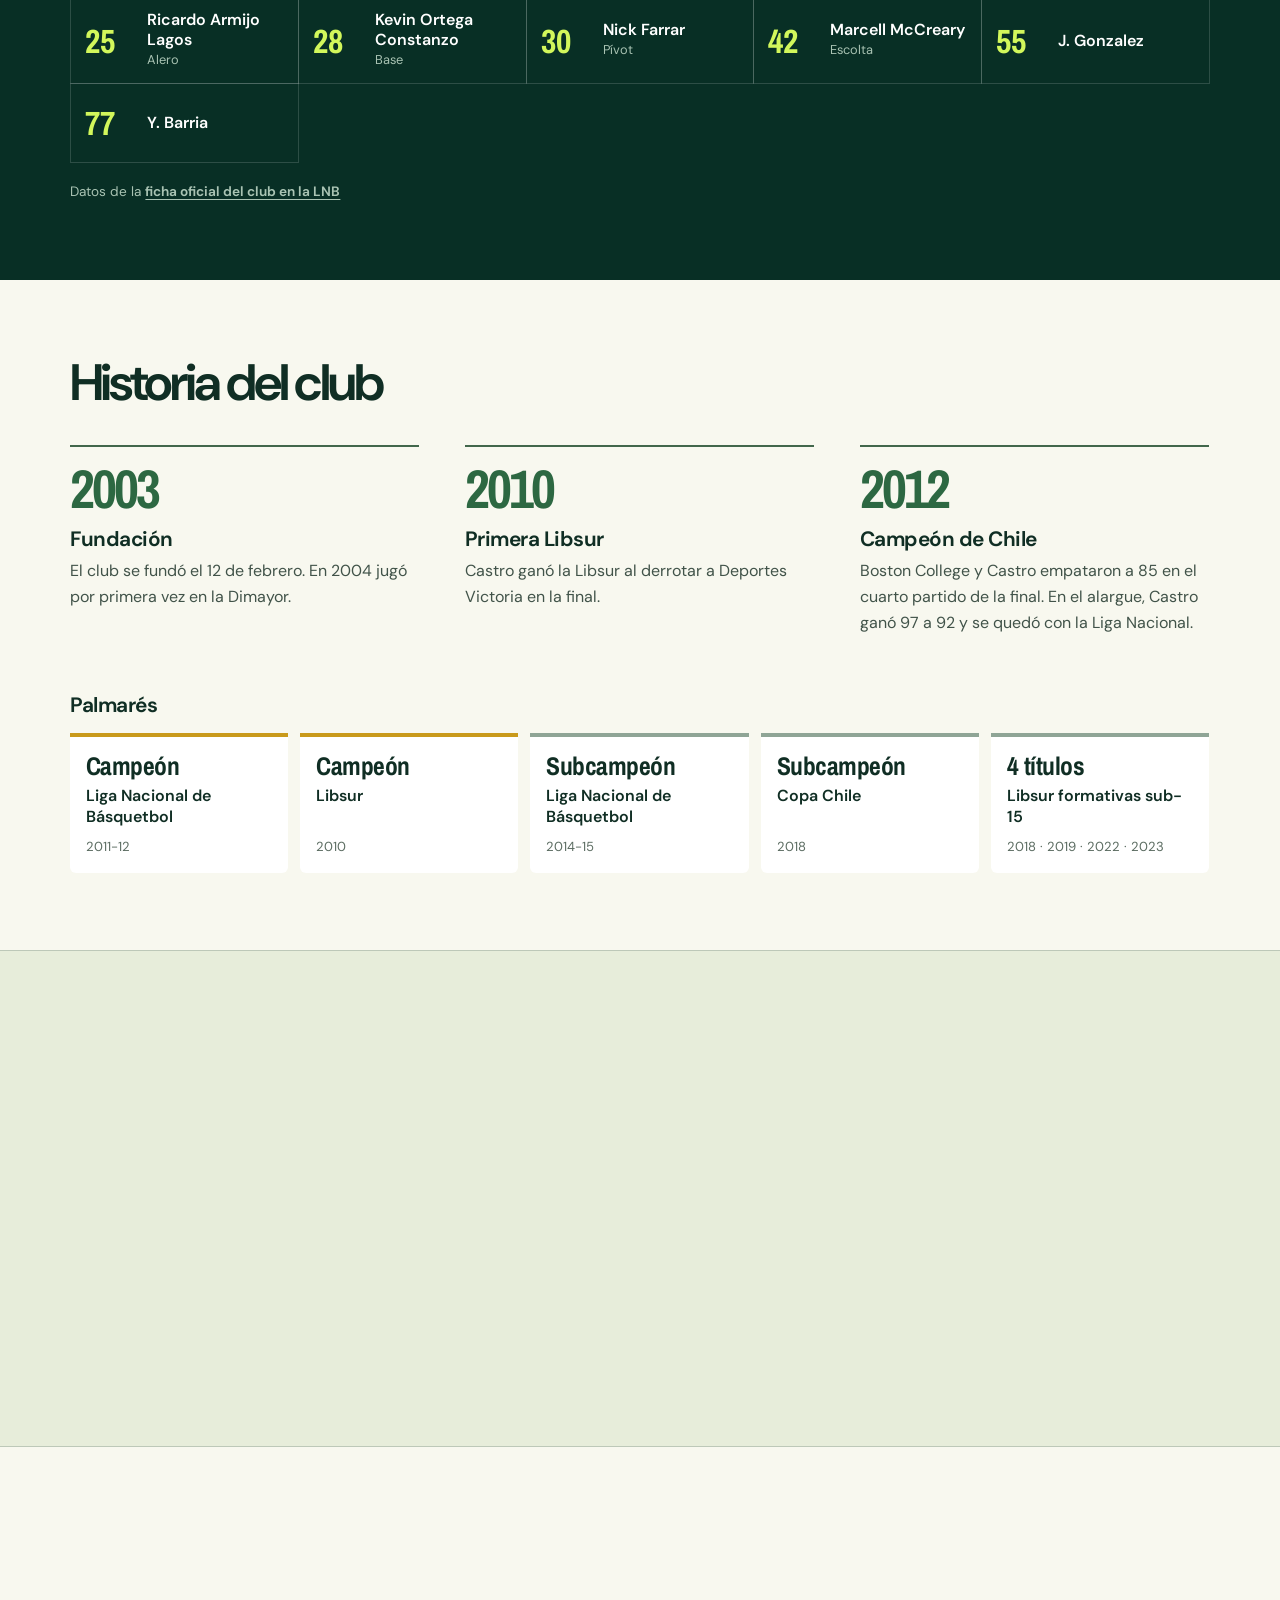
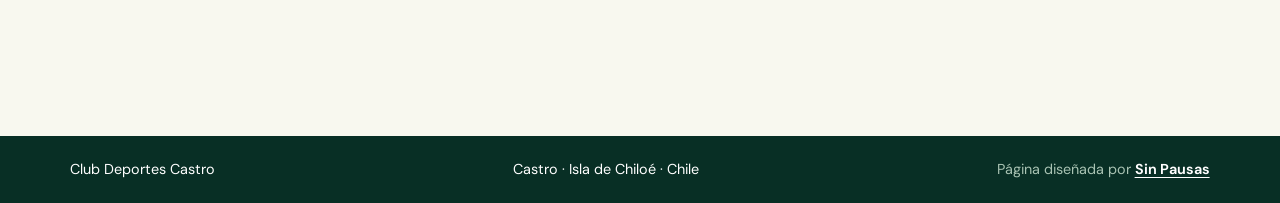
==== commit 72f3b016: "Acelerar la carga y hacer automáticos los textos de temporada - Reemplazar la animación WebP de 5,2 " ====
--- a/public/index.html
+++ b/public/index.html
@@ -35,12 +35,13 @@
   }
   </script>
   <link rel="icon" href="assets/escudo.jpg">
+  <link rel="preload" href="assets/dm-sans.woff2" as="font" type="font/woff2" crossorigin>
   <link rel="stylesheet" href="estilos.css">
 </head>
 <body id="inicio">
 <a class="skip" href="#principal">Ir al contenido</a>
 <header><div class="wrap nav">
-  <a class="brand" href="#inicio"><span class="crest"><img src="assets/escudo.jpg" alt=""></span><span>CLUB DEPORTES<br><strong>CASTRO</strong></span></a>
+  <a class="brand" href="#inicio"><span class="crest"><img src="assets/escudo-120.webp" alt="" width="120" height="120"></span><span>CLUB DEPORTES<br><strong>CASTRO</strong></span></a>
   <nav aria-label="Principal"><a href="#partidos">Partidos</a><a href="#plantilla">Plantilla</a><a href="#historia">Historia</a><a href="#camisetas">Camiseta</a></nav>
 </div></header>
 <main id="principal">
@@ -61,7 +62,7 @@
   <h1 id="titulo">EL LEÓN<br><em>DE CHILOÉ</em></h1>
   <p class="summary">Básquetbol de Castro, Chiloé. Los Leones juegan de local en el Gimnasio Fiscal.</p>
   <a class="button" href="#historia">Historia del club</a></div>
-  <figure class="team"><div class="image-frame"><img src="assets/equipo.webp" alt="Jugadores y cuerpo técnico de Deportes Castro reunidos bajo el aro, con la camiseta verde." width="960" height="640"></div><figcaption><span>CLUB DEPORTES CASTRO</span><span>CHILOÉ, CHILE</span></figcaption></figure>
+  <figure class="team"><div class="image-frame"><img src="assets/equipo-960.webp" srcset="assets/equipo-640.webp 640w, assets/equipo-960.webp 960w" sizes="(max-width: 760px) 88vw, 600px" fetchpriority="high" alt="Jugadores y cuerpo técnico de Deportes Castro reunidos bajo el aro, con la camiseta verde." width="960" height="640"></div><figcaption><span>CLUB DEPORTES CASTRO</span><span>CHILOÉ, CHILE</span></figcaption></figure>
 </div></section>
 <section id="partidos" class="wrap section games-section" aria-labelledby="titulo-partidos">
 <div class="section-head"><div><p class="tag dark">LIGA NACIONAL DE BÁSQUETBOL</p><h2 id="titulo-partidos">Últimos partidos</h2></div><p class="record" id="record"></p></div>
@@ -93,7 +94,7 @@
   <p>Disponible en verde y en blanco. Los pedidos y las tallas se coordinan con el club por mensaje directo en Instagram.</p>
   <a class="button buy" href="https://ig.me/m/clubdeportescastro" rel="noopener">Pedir por Instagram</a>
 </div>
-<div class="display"><img class="giro" src="assets/camiseta-giro.webp" alt="La camiseta número 8 de Deportes Castro gira y cambia de verde a blanco." width="308" height="538"></div>
+<div class="display"><video class="giro" data-src="assets/camiseta-giro.mp4" poster="assets/camiseta-poster.webp" muted loop playsinline preload="none" width="440" height="768" aria-label="La camiseta número 8 de Deportes Castro gira y cambia de verde a blanco."></video></div>
 </div></section>
 <section class="wrap section social" id="redes"><div><h2>Redes del club</h2></div><div class="social-links"><a href="https://www.instagram.com/clubdeportescastro/"><b>Instagram</b><span>@clubdeportescastro</span></a><a href="https://www.facebook.com/profile.php?id=100064585005667"><b>Facebook</b><span>Club Deportes Castro</span></a></div></section>
 </main><footer><div class="wrap"><span>Club Deportes Castro</span><span>Castro · Isla de Chiloé · Chile</span><span class="credit">Página diseñada por <a href="https://sinpausas.cl" rel="noopener">Sin Pausas</a></span></div></footer>
--- a/public/estilos.css
+++ b/public/estilos.css
@@ -1,5 +1,5 @@
-@font-face{font-family:"Archivo Narrow";src:url(assets/archivo-narrow.ttf) format("truetype");font-weight:400 700;font-display:swap}
-@font-face{font-family:"DM Sans";src:url(assets/dm-sans.ttf) format("truetype");font-weight:100 1000;font-display:swap}
+@font-face{font-family:"Archivo Narrow";src:url(assets/archivo-narrow.woff2) format("woff2");font-weight:400 700;font-display:swap}
+@font-face{font-family:"DM Sans";src:url(assets/dm-sans.woff2) format("woff2");font-weight:100 1000;font-display:swap}
 :root{--forest:#082f25;--ink:#102e24;--acid:#d2f75b;--paper:#f8f8ef;--line:#bdc8b8;--head:"Archivo Narrow","Arial Narrow",sans-serif}
 *{box-sizing:border-box}html{scroll-behavior:smooth}body{margin:0;background:var(--paper);color:var(--ink);font:1rem/1.62 "DM Sans",sans-serif;font-optical-sizing:auto}.wrap{width:min(1240px,89%);margin:auto}a{color:inherit;text-decoration:none}a:focus-visible,input:focus-visible{outline:3px solid #e68713;outline-offset:5px}.skip{position:absolute;left:1em;top:-8em;background:white;padding:.7em;z-index:10}.skip:focus{top:1em}
 header,.hero,footer{background:var(--forest);color:#fff}.nav,.brand,nav,figcaption,footer>div{display:flex;align-items:center}.nav{min-height:82px;justify-content:space-between;border-bottom:1px solid #ffffff33}.brand{gap:12px;font:700 .92rem/.99 var(--head);letter-spacing:.08em}.brand strong{font-size:1.55rem;letter-spacing:.035em}.crest{width:48px;height:48px;border-radius:50%;overflow:hidden;display:grid;place-items:center}.crest img{width:110%;max-width:none}.brand:hover,nav a:hover{color:var(--acid)}nav{gap:2rem;font-size:.96rem}
@@ -68,3 +68,7 @@
 @keyframes bote{from{transform:translateY(-38px) rotate(-12deg)}to{transform:translateY(0) rotate(14deg)}}
 @media(max-width:760px){.lost-code{top:auto;bottom:-10px;transform:none;opacity:.7}.ball{right:6%;bottom:auto;top:24px}}
 @media(prefers-reduced-motion:reduce){.ball{animation:none}}
+.giro{aspect-ratio:440/768;background:#e7edda;-webkit-mask-image:linear-gradient(to right,transparent,#000 5%,#000 95%,transparent),linear-gradient(to bottom,transparent,#000 3%,#000 97%,transparent);-webkit-mask-composite:source-in;mask-image:linear-gradient(to right,transparent,#000 5%,#000 95%,transparent),linear-gradient(to bottom,transparent,#000 3%,#000 97%,transparent);mask-composite:intersect}
+.crest img{height:auto}
+/* Las secciones de abajo se calculan recién cuando se acercan a la pantalla */
+#partidos,.roster,#historia,.kits,.social{content-visibility:auto;contain-intrinsic-size:auto 700px}
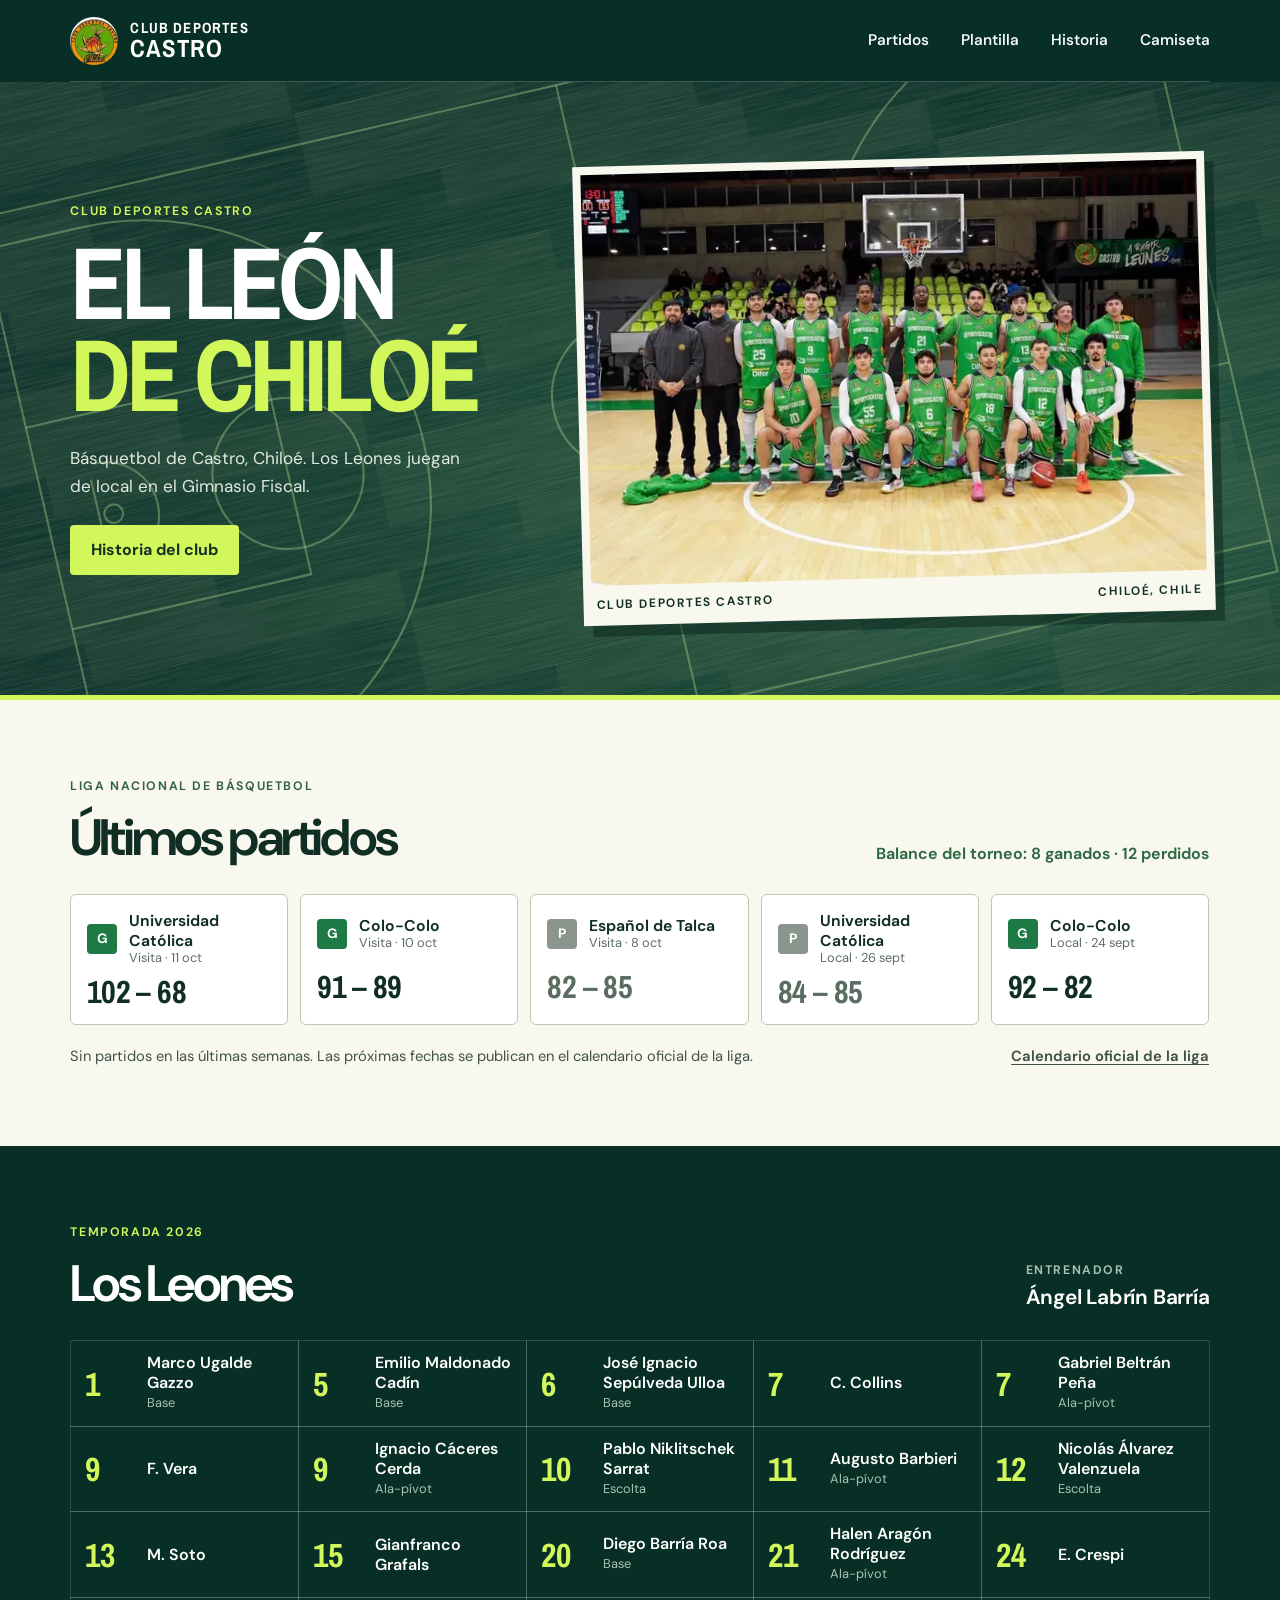
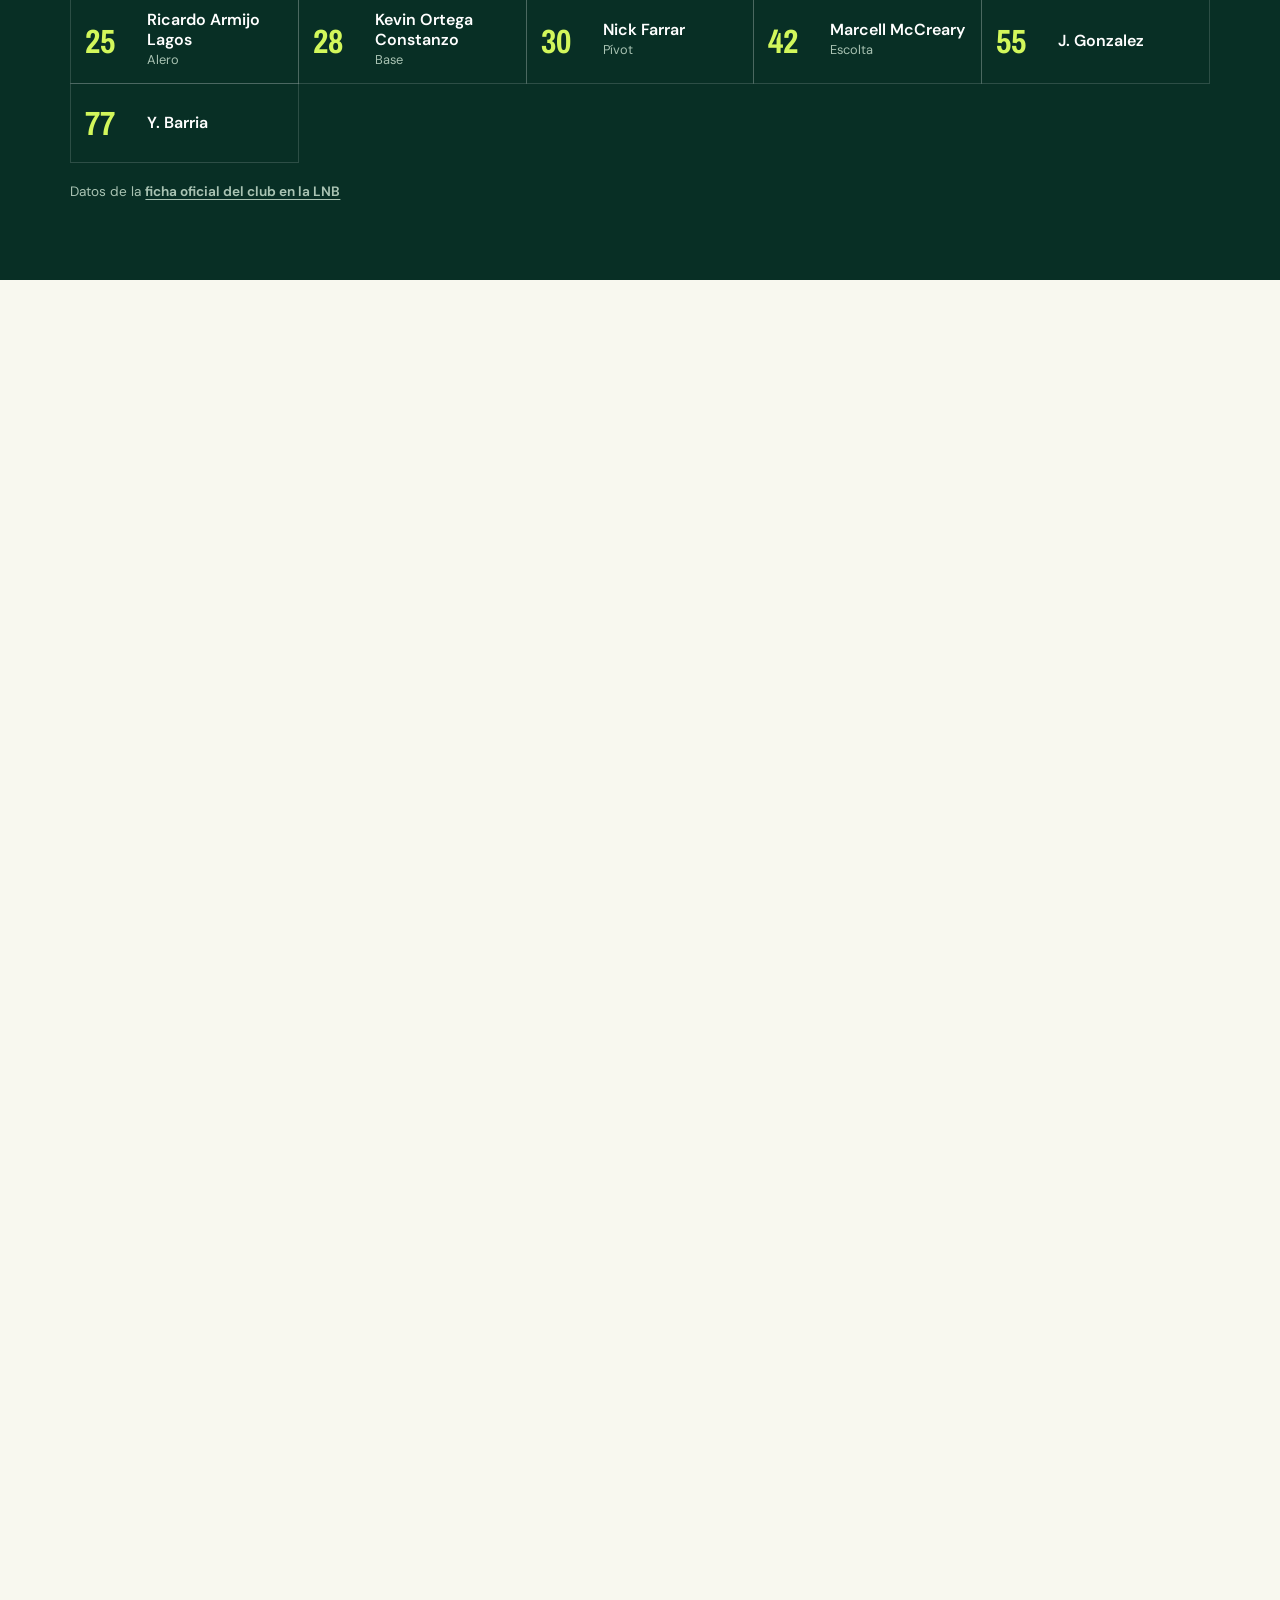
==== commit 0c12992e: "Incrustar estilos, avisar por correo los cambios del robot y blindar los textos - Estilos dentro de " ====
--- a/public/index.html
+++ b/public/index.html
@@ -36,7 +36,76 @@
   </script>
   <link rel="icon" href="assets/escudo.jpg">
   <link rel="preload" href="assets/dm-sans.woff2" as="font" type="font/woff2" crossorigin>
-  <link rel="stylesheet" href="estilos.css">
+  <style>
+@font-face{font-family:"Archivo Narrow";src:url(assets/archivo-narrow.woff2) format("woff2");font-weight:400 700;font-display:swap}
+@font-face{font-family:"DM Sans";src:url(assets/dm-sans.woff2) format("woff2");font-weight:100 1000;font-display:swap}
+:root{--forest:#082f25;--ink:#102e24;--acid:#d2f75b;--paper:#f8f8ef;--line:#bdc8b8;--head:"Archivo Narrow","Arial Narrow",sans-serif}
+*{box-sizing:border-box}html{scroll-behavior:smooth}body{margin:0;background:var(--paper);color:var(--ink);font:1rem/1.62 "DM Sans",sans-serif;font-optical-sizing:auto}.wrap{width:min(1240px,89%);margin:auto}a{color:inherit;text-decoration:none}a:focus-visible,input:focus-visible{outline:3px solid #e68713;outline-offset:5px}.skip{position:absolute;left:1em;top:-8em;background:white;padding:.7em;z-index:10}.skip:focus{top:1em}
+header,.hero,footer{background:var(--forest);color:#fff}.nav,.brand,nav,figcaption,footer>div{display:flex;align-items:center}.nav{min-height:82px;justify-content:space-between;border-bottom:1px solid #ffffff33}.brand{gap:12px;font:700 .92rem/.99 var(--head);letter-spacing:.08em}.brand strong{font-size:1.55rem;letter-spacing:.035em}.crest{width:48px;height:48px;border-radius:50%;overflow:hidden;display:grid;place-items:center}.crest img{width:110%;max-width:none}.brand:hover,nav a:hover{color:var(--acid)}nav{gap:2rem;font-size:.96rem}
+.hero{position:relative;overflow:hidden;background:radial-gradient(ellipse at 75% 68%,#215b40 0%,#103e2d 38%,var(--forest) 72%)}.lead{position:relative;display:grid;grid-template-columns:.82fr 1.18fr;gap:6%;align-items:center;padding:clamp(58px,6vw,98px) 0}.hero::before{content:"";position:absolute;inset:-55% -20%;background:url(assets/parquet.svg) repeat;background-size:620px 170px;transform:rotate(-13deg);opacity:.4;pointer-events:none}.court{position:absolute;pointer-events:none;width:94%;height:auto;left:2%;top:51%;transform:translateY(-50%) rotate(-13deg);fill:none;stroke:#a8cb88;stroke-opacity:.41;stroke-width:1.6}.hero{border-bottom:5px solid var(--acid)}.tag,figcaption{font-size:.77rem;font-weight:700;letter-spacing:.13em}.tag{display:flex;align-items:center;gap:10px;color:var(--acid);margin:0 0 14px}.tag.dark{color:#336044}h1,h2,h3,p,figure{margin:0}h1,h2,h3,.timeline strong{font-family:var(--head);font-weight:700}h1{font-size:clamp(5.1rem,8.6vw,9.1rem);line-height:.85;letter-spacing:-.035em}h1 em{color:var(--acid);font-style:normal}.summary{max-width:390px;margin:25px 0;color:#e1eae2;font-size:1.07rem}.button{display:inline-block;font-weight:bold;color:#163121;background:var(--acid);padding:12px 21px;border-radius:4px}.button:hover{background:white}.team{position:relative;transform:rotate(-1.5deg);background:var(--paper);padding:8px;color:var(--ink);box-shadow:9px 11px 0 #061e1873}.team img{width:100%;height:auto;display:block}.team figcaption{justify-content:space-between;gap:6px;padding:10px 5px 3px;font-size:.75rem}
+.section{padding:clamp(55px,6vw,90px) 0}h2{font-size:clamp(2.9rem,4.6vw,4.8rem);line-height:.98;letter-spacing:-.027em}.timeline{display:grid;grid-template-columns:repeat(3,1fr);gap:4%;margin-top:36px}.timeline article{border-top:2px solid #42674b;padding-top:12px}.timeline strong{font-size:3.4rem;line-height:1.1;color:#2d6842}.timeline h3{font-size:1.55rem;margin:7px 0}.timeline p,.kit-text>p:not(.tag),.social p:not(.tag){color:#415349}.kits{background:#e7edda;border-block:1px solid var(--line)}.kit-inner{display:grid;grid-template-columns:1fr 1fr;gap:7%;padding:40px 0;align-items:center}.kit-text>p:not(.tag),.social p:not(.tag){margin-top:18px;max-width:420px}.display{display:grid;place-items:center}.giro{display:block;width:auto;height:clamp(330px,34vw,450px);max-width:100%;object-fit:contain}.social{display:grid;grid-template-columns:1fr 1fr;gap:7%;align-items:center}.social-links a{display:flex;justify-content:space-between;align-items:center;gap:12px;border-top:1px solid var(--line);padding:16px 0}.social-links a:last-child{border-bottom:1px solid var(--line)}.social-links a:hover b{text-decoration:underline}.social-links b{font:700 1.6rem var(--head)}.social-links span{font-size:.9rem}footer>div{justify-content:space-between;gap:14px;padding:22px 0;font-size:.9rem}
+@media(max-width:760px){.wrap{width:89%}.nav{min-height:74px}nav{gap:13px;font-size:.87rem}.brand{gap:6px}.crest{width:38px;height:38px}.lead{grid-template-columns:1fr;gap:35px;padding:40px 0}.intro{max-width:530px}h1{font-size:clamp(5rem,16vw,7.3rem)}.summary{margin:18px 0}.team{width:98%;justify-self:center}.timeline,.kit-inner,.social{grid-template-columns:1fr;gap:26px}.timeline article{display:grid;grid-template-columns:77px 1fr;gap:2px 12px}.timeline strong{grid-row:span 2;font-size:2.45rem}.timeline h3{margin:0}.giro{height:340px}.court{width:170%;left:-36%;top:45%;transform:translateY(-50%) rotate(-68deg)}.section{padding:49px 0}footer>div{align-items:flex-start;flex-direction:column;gap:2px}}
+@media(max-width:360px){nav{gap:8px}.brand{font-size:.73rem}.crest{width:32px;height:32px}.team figcaption{font-size:.64rem}}@media(prefers-reduced-motion:reduce){html{scroll-behavior:auto}}
+h1{font-size:clamp(5rem,8vw,8.25rem);letter-spacing:-.055em;line-height:.9}
+h2{font-family:"DM Sans",sans-serif;font-weight:640;font-size:clamp(2.55rem,4vw,4.25rem);line-height:1.04;letter-spacing:-.055em}
+h3,.social-links b{letter-spacing:-.024em}.timeline h3{font:650 1.3rem/1.22 "DM Sans",sans-serif}.timeline strong{font-variant-numeric:lining-nums;letter-spacing:-.055em}
+nav{font-weight:550}.tag,figcaption{font-weight:650}.kit-inner{padding-block:30px}
+@media(max-width:760px){h1{font-size:clamp(4.55rem,16vw,7rem)}.hero::before{transform:rotate(22deg)}.kit-inner{gap:12px;padding-block:40px}}
+@media(max-width:390px){.nav{width:94%}.brand{font-size:.72rem;letter-spacing:.025em}.brand strong{font-size:1.2rem}.brand .crest{width:30px;height:30px}nav{gap:9px;font-size:.82rem}}
+.section-head{display:flex;justify-content:space-between;align-items:flex-end;gap:18px 40px;flex-wrap:wrap;margin-bottom:30px}
+.record{font:650 1rem "DM Sans",sans-serif;color:#2d6842;font-variant-numeric:tabular-nums}
+.games{list-style:none;margin:0;padding:0;display:grid;grid-template-columns:repeat(5,1fr);gap:12px}
+.game a{display:grid;grid-template-columns:auto 1fr;grid-template-areas:"badge info" "score score";gap:10px 12px;align-items:center;height:100%;padding:16px;border:1px solid var(--line);border-radius:6px;background:#fff;transition:border-color .2s,transform .2s}
+.game a:hover{border-color:#2d6842;transform:translateY(-2px)}
+.game-badge{grid-area:badge;width:30px;height:30px;display:grid;place-items:center;border-radius:4px;font:700 .85rem "DM Sans",sans-serif;color:#fff;background:#8a958d}
+.won .game-badge{background:#1d7a45}
+.game-info{grid-area:info;display:flex;flex-direction:column;line-height:1.25;min-width:0}
+.game-info b{font-weight:650;font-size:.98rem}
+.game-info small{color:#5b6c61;font-size:.8rem}
+.game-score{grid-area:score;font:700 2rem/1 var(--head);letter-spacing:-.02em;font-variant-numeric:tabular-nums}
+.lost .game-score{color:#5b6c61}
+.games-foot{display:flex;justify-content:space-between;gap:10px 30px;flex-wrap:wrap;margin-top:20px;color:#415349;font-size:.92rem}
+.text-link{font-weight:650;text-decoration:underline;text-underline-offset:3px;text-decoration-thickness:1px}
+.text-link:hover{color:#1d7a45}
+.roster{background:var(--forest);color:#fff;padding:clamp(55px,6vw,90px) 0}
+.roster .text-link:hover{color:var(--acid)}
+.coach{display:flex;flex-direction:column;font-size:.77rem;font-weight:650;letter-spacing:.13em;text-transform:uppercase;color:#a9c3b3}
+.coach b{font:650 1.3rem "DM Sans",sans-serif;letter-spacing:-.01em;text-transform:none;color:#fff;margin-top:2px}
+.players{list-style:none;margin:0;padding:0;display:grid;grid-template-columns:repeat(auto-fill,minmax(210px,1fr));gap:1px;padding:1px}
+.player{display:grid;grid-template-columns:52px 1fr;grid-template-rows:auto auto;column-gap:10px;align-content:center;min-height:78px;padding:12px 14px;box-shadow:0 0 0 1px #ffffff26}
+.player-num{grid-row:span 2;align-self:center;font:700 2.1rem/1 var(--head);color:var(--acid);font-variant-numeric:tabular-nums}
+.player b{font-weight:600;line-height:1.25;align-self:end}
+.player small{color:#a9c3b3;font-size:.8rem}
+.player:not(:has(small)) b{grid-row:span 2;align-self:center}
+.roster-foot{margin-top:18px;font-size:.85rem;color:#a9c3b3}
+.honours{margin-top:56px}
+.honours h3{font:650 1.3rem/1.22 "DM Sans",sans-serif;margin-bottom:16px}
+.honours ul{list-style:none;margin:0;padding:0;display:grid;grid-template-columns:repeat(5,1fr);gap:12px}
+.honours li{display:flex;flex-direction:column;padding:16px;border-top:4px solid #8fa596;background:#fff;border-radius:0 0 6px 6px}
+.honours li.gold{border-top-color:#c99a1b}
+.honours li b{font:700 1.6rem/1.05 var(--head);letter-spacing:-.02em}
+.honours li span{margin-top:6px;font-weight:600;line-height:1.3}
+.honours li small{margin-top:auto;padding-top:8px;color:#5b6c61;font-size:.82rem}
+.kit-text>p:not(.tag){margin-top:18px;max-width:420px;color:#415349}
+.buy{margin-top:22px}
+@media(max-width:1000px){.games{grid-template-columns:repeat(3,1fr)}.honours ul{grid-template-columns:repeat(3,1fr)}}
+@media(max-width:760px){.games{grid-template-columns:1fr}.game a{grid-template-columns:auto 1fr auto;grid-template-areas:"badge info score";padding:12px 14px}.game-score{font-size:1.5rem}.honours ul{grid-template-columns:1fr 1fr}.players{grid-template-columns:1fr 1fr}.player{grid-template-columns:40px 1fr;padding:10px 12px;min-height:68px}.player-num{font-size:1.6rem}.player b{font-size:.92rem}}
+@media(max-width:420px){.honours ul{grid-template-columns:1fr}.player{grid-template-columns:30px 1fr;column-gap:8px;padding:10px}.player-num{font-size:1.35rem}.player b{font-size:.86rem}}@media(max-width:330px){.players{grid-template-columns:1fr}}
+.tag{text-transform:uppercase}
+.credit{color:#a9c3b3}.credit a{color:#fff;font-weight:650;text-decoration:underline;text-underline-offset:3px;text-decoration-thickness:1px}.credit a:hover{color:var(--acid)}
+.lost-page{min-height:100vh;display:flex;flex-direction:column}.lost-page footer{margin-top:auto}
+.lost{flex:1;display:grid;align-items:center;border-bottom:0}
+.lost-inner{position:relative;padding:clamp(70px,10vw,130px) 0}
+.lost-code{position:absolute;right:0;top:50%;transform:translateY(-50%);font:700 clamp(9rem,26vw,22rem)/.8 var(--head);letter-spacing:-.05em;color:transparent;-webkit-text-stroke:2px #d2f75b59;pointer-events:none;user-select:none}
+.lost .summary{max-width:440px}
+.ball{position:absolute;width:clamp(70px,9vw,120px);right:9%;bottom:10%;fill:#e68713;stroke:#2a1606;stroke-width:3;pointer-events:none;animation:bote 1.6s cubic-bezier(.5,0,.5,1) infinite alternate}
+@keyframes bote{from{transform:translateY(-38px) rotate(-12deg)}to{transform:translateY(0) rotate(14deg)}}
+@media(max-width:760px){.lost-code{top:auto;bottom:-10px;transform:none;opacity:.7}.ball{right:6%;bottom:auto;top:24px}}
+@media(prefers-reduced-motion:reduce){.ball{animation:none}}
+.giro{aspect-ratio:440/768;background:#e7edda;-webkit-mask-image:linear-gradient(to right,transparent,#000 5%,#000 95%,transparent),linear-gradient(to bottom,transparent,#000 3%,#000 97%,transparent);-webkit-mask-composite:source-in;mask-image:linear-gradient(to right,transparent,#000 5%,#000 95%,transparent),linear-gradient(to bottom,transparent,#000 3%,#000 97%,transparent);mask-composite:intersect}
+.crest img{height:auto}
+#partidos,.roster,#historia,.kits,.social{content-visibility:auto;contain-intrinsic-size:auto 700px}
+  </style>
 </head>
 <body id="inicio">
 <a class="skip" href="#principal">Ir al contenido</a>
@@ -90,11 +159,11 @@
 </ul></div></section>
 <section class="kits" id="camisetas"><div class="wrap kit-inner">
 <div class="kit-text">
-  <p class="tag dark">TEMPORADA 2026/27</p><h2>La camiseta<br>de Castro</h2>
+  <p class="tag dark">CAMISETA OFICIAL</p><h2>La camiseta<br>de Castro</h2>
   <p>Disponible en verde y en blanco. Los pedidos y las tallas se coordinan con el club por mensaje directo en Instagram.</p>
   <a class="button buy" href="https://ig.me/m/clubdeportescastro" rel="noopener">Pedir por Instagram</a>
 </div>
-<div class="display"><video class="giro" data-src="assets/camiseta-giro.mp4" poster="assets/camiseta-poster.webp" muted loop playsinline preload="none" width="440" height="768" aria-label="La camiseta número 8 de Deportes Castro gira y cambia de verde a blanco."></video></div>
+<div class="display"><video class="giro" data-src="assets/camiseta-giro.mp4" data-poster="assets/camiseta-poster.webp" muted loop playsinline preload="none" width="440" height="768" aria-label="La camiseta número 8 de Deportes Castro gira y cambia de verde a blanco."></video></div>
 </div></section>
 <section class="wrap section social" id="redes"><div><h2>Redes del club</h2></div><div class="social-links"><a href="https://www.instagram.com/clubdeportescastro/"><b>Instagram</b><span>@clubdeportescastro</span></a><a href="https://www.facebook.com/profile.php?id=100064585005667"><b>Facebook</b><span>Club Deportes Castro</span></a></div></section>
 </main><footer><div class="wrap"><span>Club Deportes Castro</span><span>Castro · Isla de Chiloé · Chile</span><span class="credit">Página diseñada por <a href="https://sinpausas.cl" rel="noopener">Sin Pausas</a></span></div></footer>
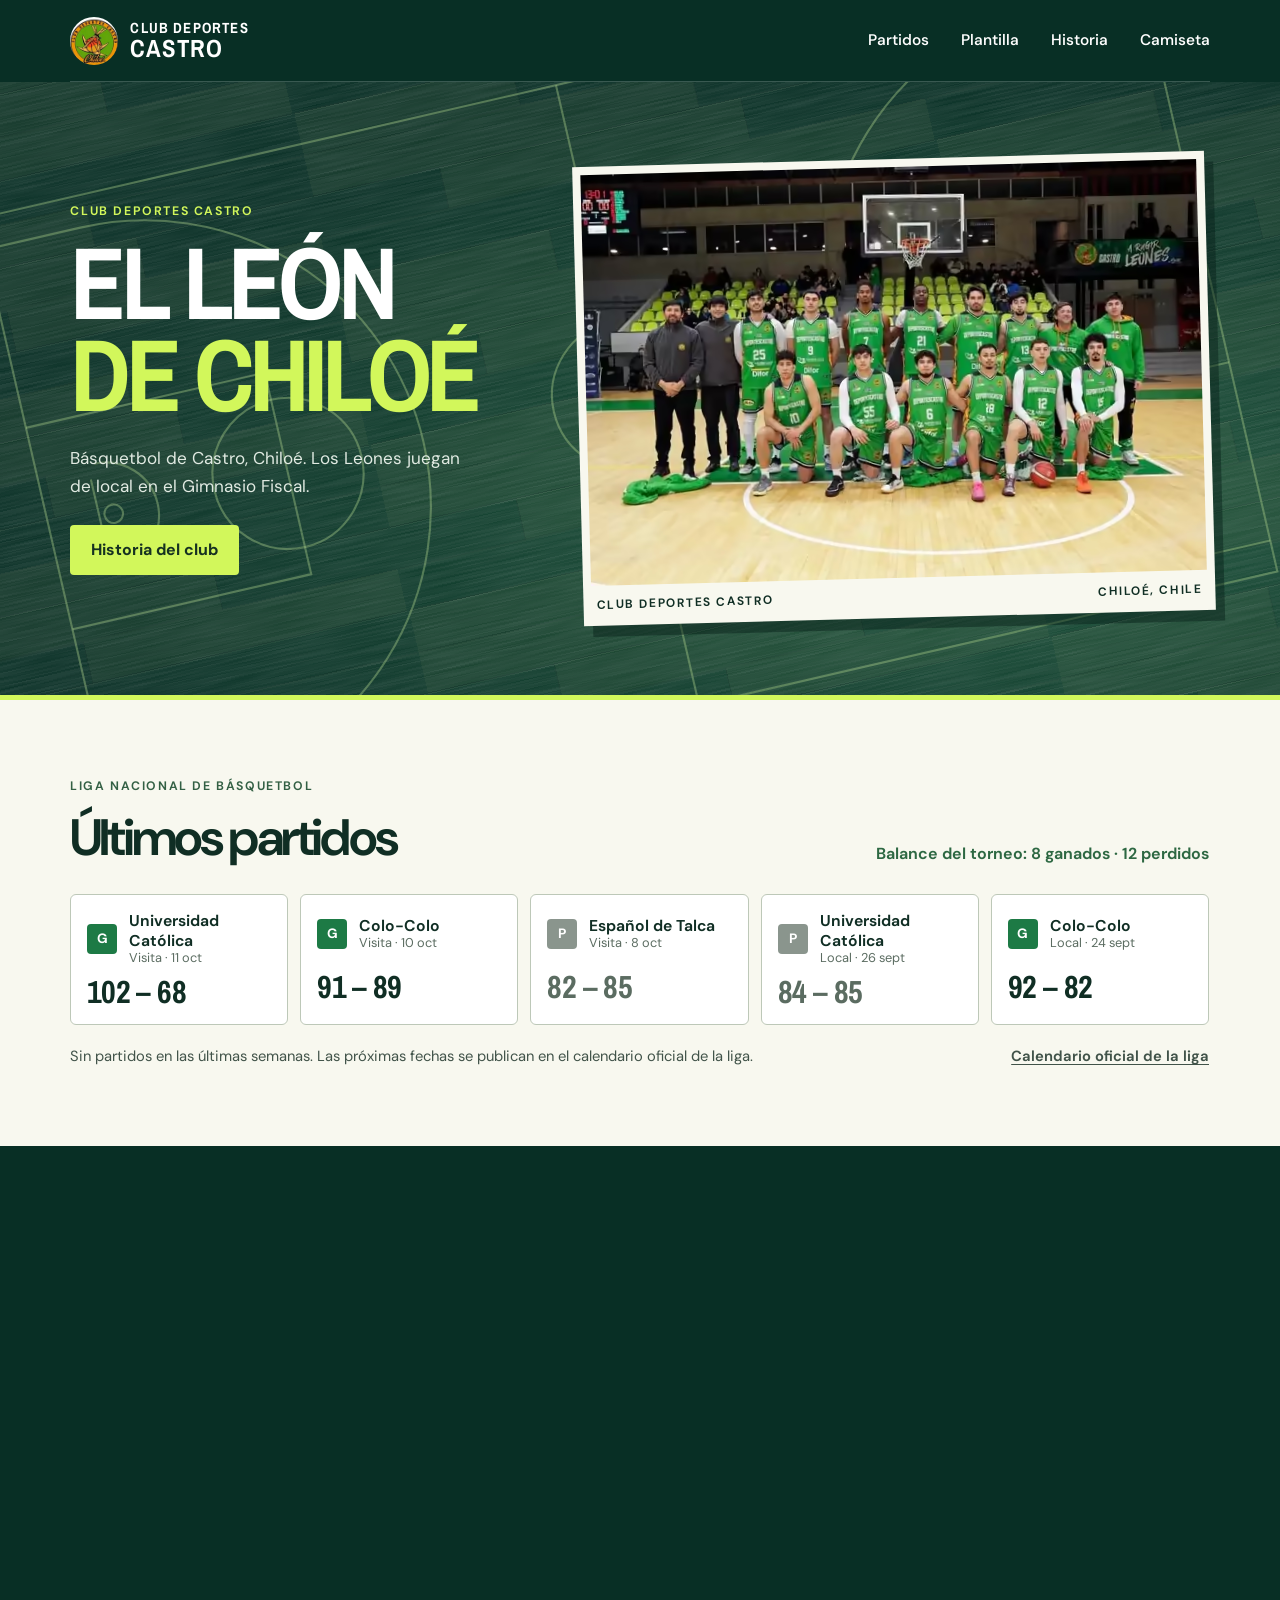
==== commit 4de5bd0f: "Afinar la carga en celular: cancha como imagen, foto en AVIF y fuentes sin competir Co-Authored-By: " ====
--- a/public/index.html
+++ b/public/index.html
@@ -35,7 +35,8 @@
   }
   </script>
   <link rel="icon" href="assets/escudo.jpg">
-  <link rel="preload" href="assets/dm-sans.woff2" as="font" type="font/woff2" crossorigin>
+  <link rel="preload" href="assets/archivo-narrow.woff2" as="font" type="font/woff2" crossorigin fetchpriority="low">
+  <link rel="preload" href="assets/dm-sans.woff2" as="font" type="font/woff2" crossorigin fetchpriority="low">
   <style>
 @font-face{font-family:"Archivo Narrow";src:url(assets/archivo-narrow.woff2) format("woff2");font-weight:400 700;font-display:swap}
 @font-face{font-family:"DM Sans";src:url(assets/dm-sans.woff2) format("woff2");font-weight:100 1000;font-display:swap}
@@ -114,24 +115,12 @@
   <nav aria-label="Principal"><a href="#partidos">Partidos</a><a href="#plantilla">Plantilla</a><a href="#historia">Historia</a><a href="#camisetas">Camiseta</a></nav>
 </div></header>
 <main id="principal">
-<section class="hero" aria-labelledby="titulo"><svg class="court" viewBox="0 0 908 492" aria-hidden="true" focusable="false">
-  <defs>
-    <g id="media-cancha">
-      <path d="M6 30H80a216 216 0 0 1 0 432H6 M6 168h185v156H6"/>
-      <circle cx="191" cy="246" r="57"/>
-      <path d="M45 217v58 M50 206a40 40 0 0 1 0 80"/>
-      <circle cx="56" cy="246" r="7"/>
-    </g>
-  </defs>
-  <rect x="6" y="6" width="896" height="480"/>
-  <path d="M454 6v480"/><circle cx="454" cy="246" r="57"/>
-  <use href="#media-cancha"/><use href="#media-cancha" transform="translate(908 0) scale(-1 1)"/>
-</svg><div class="wrap lead">
+<section class="hero" aria-labelledby="titulo"><img class="court" src="assets/cancha.svg" alt="" width="908" height="492" decoding="async"><div class="wrap lead">
   <div class="intro"><p class="tag">CLUB DEPORTES CASTRO</p>
   <h1 id="titulo">EL LEÓN<br><em>DE CHILOÉ</em></h1>
   <p class="summary">Básquetbol de Castro, Chiloé. Los Leones juegan de local en el Gimnasio Fiscal.</p>
   <a class="button" href="#historia">Historia del club</a></div>
-  <figure class="team"><div class="image-frame"><img src="assets/equipo-960.webp" srcset="assets/equipo-640.webp 640w, assets/equipo-960.webp 960w" sizes="(max-width: 760px) 88vw, 600px" fetchpriority="high" alt="Jugadores y cuerpo técnico de Deportes Castro reunidos bajo el aro, con la camiseta verde." width="960" height="640"></div><figcaption><span>CLUB DEPORTES CASTRO</span><span>CHILOÉ, CHILE</span></figcaption></figure>
+  <figure class="team"><div class="image-frame"><picture><source type="image/avif" srcset="assets/equipo-640.avif 640w, assets/equipo-960.avif 960w" sizes="(max-width: 760px) 88vw, 600px"><img src="assets/equipo-960.webp" srcset="assets/equipo-640.webp 640w, assets/equipo-960.webp 960w" sizes="(max-width: 760px) 88vw, 600px" fetchpriority="high" alt="Jugadores y cuerpo técnico de Deportes Castro reunidos bajo el aro, con la camiseta verde." width="960" height="640"></picture></div><figcaption><span>CLUB DEPORTES CASTRO</span><span>CHILOÉ, CHILE</span></figcaption></figure>
 </div></section>
 <section id="partidos" class="wrap section games-section" aria-labelledby="titulo-partidos">
 <div class="section-head"><div><p class="tag dark">LIGA NACIONAL DE BÁSQUETBOL</p><h2 id="titulo-partidos">Últimos partidos</h2></div><p class="record" id="record"></p></div>
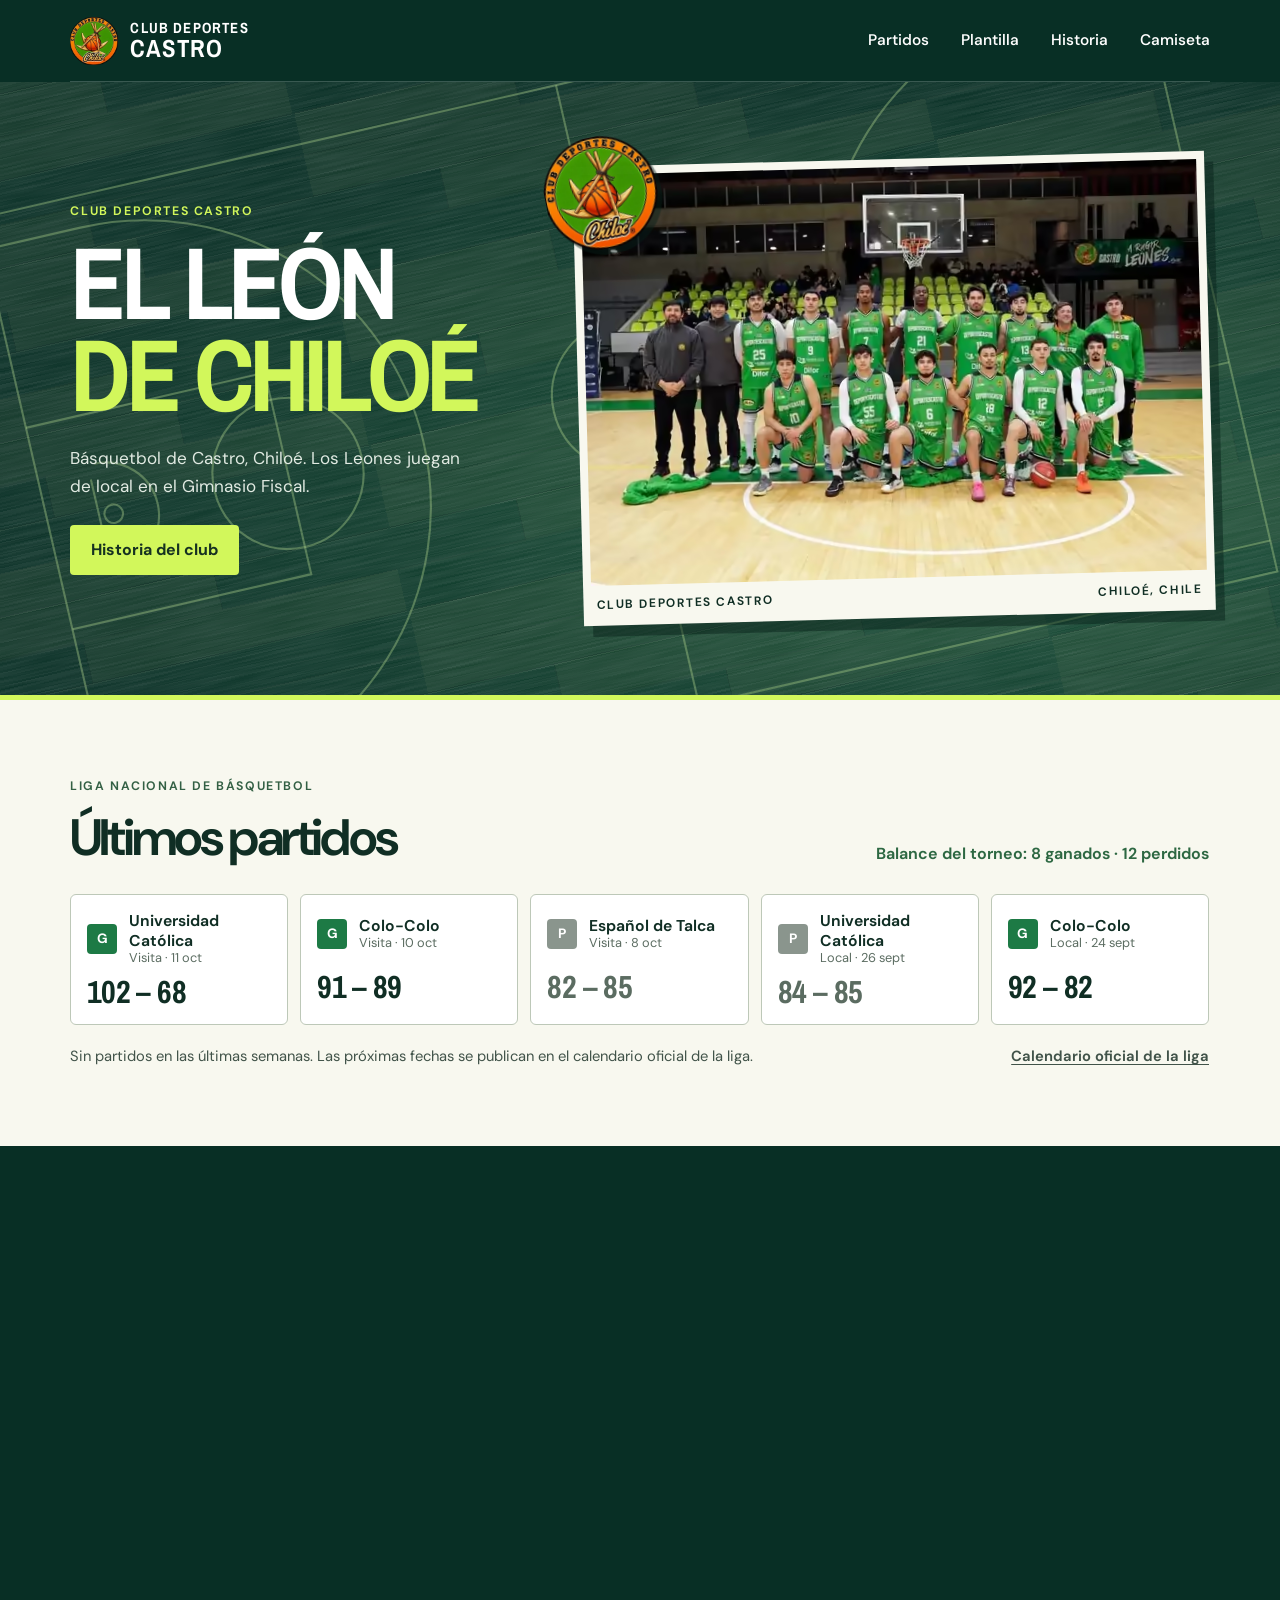
==== commit 1e38f235: "Usar el escudo en alta resolución y sumarlo como sello en la portada - Escudo HD con fondo transpare" ====
--- a/public/index.html
+++ b/public/index.html
@@ -26,7 +26,7 @@
     "alternateName": "Deportes Castro",
     "sport": "Básquetbol",
     "url": "https://deportescastro.cl/",
-    "logo": "https://deportescastro.cl/assets/escudo.jpg",
+    "logo": "https://deportescastro.cl/assets/escudo-512.png",
     "image": "https://deportescastro.cl/assets/compartir.jpg",
     "foundingDate": "2003-02-12",
     "memberOf": { "@type": "SportsOrganization", "name": "Liga Nacional de Básquetbol de Chile", "url": "https://lnbchile.com/" },
@@ -34,7 +34,8 @@
     "sameAs": ["https://www.instagram.com/clubdeportescastro/", "https://www.facebook.com/profile.php?id=100064585005667"]
   }
   </script>
-  <link rel="icon" href="assets/escudo.jpg">
+  <link rel="icon" type="image/png" sizes="48x48" href="assets/favicon-48.png">
+  <link rel="apple-touch-icon" href="assets/apple-touch-icon.png">
   <link rel="preload" href="assets/archivo-narrow.woff2" as="font" type="font/woff2" crossorigin fetchpriority="low">
   <link rel="preload" href="assets/dm-sans.woff2" as="font" type="font/woff2" crossorigin fetchpriority="low">
   <style>
@@ -106,12 +107,14 @@
 .giro{aspect-ratio:440/768;background:#e7edda;-webkit-mask-image:linear-gradient(to right,transparent,#000 5%,#000 95%,transparent),linear-gradient(to bottom,transparent,#000 3%,#000 97%,transparent);-webkit-mask-composite:source-in;mask-image:linear-gradient(to right,transparent,#000 5%,#000 95%,transparent),linear-gradient(to bottom,transparent,#000 3%,#000 97%,transparent);mask-composite:intersect}
 .crest img{height:auto}
 #partidos,.roster,#historia,.kits,.social{content-visibility:auto;contain-intrinsic-size:auto 700px}
-  </style>
+  .crest{overflow:visible}.crest img{width:100%}
+.team .sello{position:absolute;z-index:2;width:clamp(78px,9vw,112px);height:auto;left:-28px;top:-30px;transform:rotate(-10deg);filter:drop-shadow(4px 6px 0 #061e1873)}@media(max-width:760px){.team .sello{left:-12px;top:-26px}}
+</style>
 </head>
 <body id="inicio">
 <a class="skip" href="#principal">Ir al contenido</a>
 <header><div class="wrap nav">
-  <a class="brand" href="#inicio"><span class="crest"><img src="assets/escudo-120.webp" alt="" width="120" height="120"></span><span>CLUB DEPORTES<br><strong>CASTRO</strong></span></a>
+  <a class="brand" href="#inicio"><span class="crest"><img src="assets/escudo-144.webp" alt="" width="144" height="144"></span><span>CLUB DEPORTES<br><strong>CASTRO</strong></span></a>
   <nav aria-label="Principal"><a href="#partidos">Partidos</a><a href="#plantilla">Plantilla</a><a href="#historia">Historia</a><a href="#camisetas">Camiseta</a></nav>
 </div></header>
 <main id="principal">
@@ -120,7 +123,7 @@
   <h1 id="titulo">EL LEÓN<br><em>DE CHILOÉ</em></h1>
   <p class="summary">Básquetbol de Castro, Chiloé. Los Leones juegan de local en el Gimnasio Fiscal.</p>
   <a class="button" href="#historia">Historia del club</a></div>
-  <figure class="team"><div class="image-frame"><picture><source type="image/avif" srcset="assets/equipo-640.avif 640w, assets/equipo-960.avif 960w" sizes="(max-width: 760px) 88vw, 600px"><img src="assets/equipo-960.webp" srcset="assets/equipo-640.webp 640w, assets/equipo-960.webp 960w" sizes="(max-width: 760px) 88vw, 600px" fetchpriority="high" alt="Jugadores y cuerpo técnico de Deportes Castro reunidos bajo el aro, con la camiseta verde." width="960" height="640"></picture></div><figcaption><span>CLUB DEPORTES CASTRO</span><span>CHILOÉ, CHILE</span></figcaption></figure>
+  <figure class="team"><img class="sello" src="assets/escudo-240.webp" alt="" width="240" height="240" decoding="async"><div class="image-frame"><picture><source type="image/avif" srcset="assets/equipo-640.avif 640w, assets/equipo-960.avif 960w" sizes="(max-width: 760px) 88vw, 600px"><img src="assets/equipo-960.webp" srcset="assets/equipo-640.webp 640w, assets/equipo-960.webp 960w" sizes="(max-width: 760px) 88vw, 600px" fetchpriority="high" alt="Jugadores y cuerpo técnico de Deportes Castro reunidos bajo el aro, con la camiseta verde." width="960" height="640"></picture></div><figcaption><span>CLUB DEPORTES CASTRO</span><span>CHILOÉ, CHILE</span></figcaption></figure>
 </div></section>
 <section id="partidos" class="wrap section games-section" aria-labelledby="titulo-partidos">
 <div class="section-head"><div><p class="tag dark">LIGA NACIONAL DE BÁSQUETBOL</p><h2 id="titulo-partidos">Últimos partidos</h2></div><p class="record" id="record"></p></div>
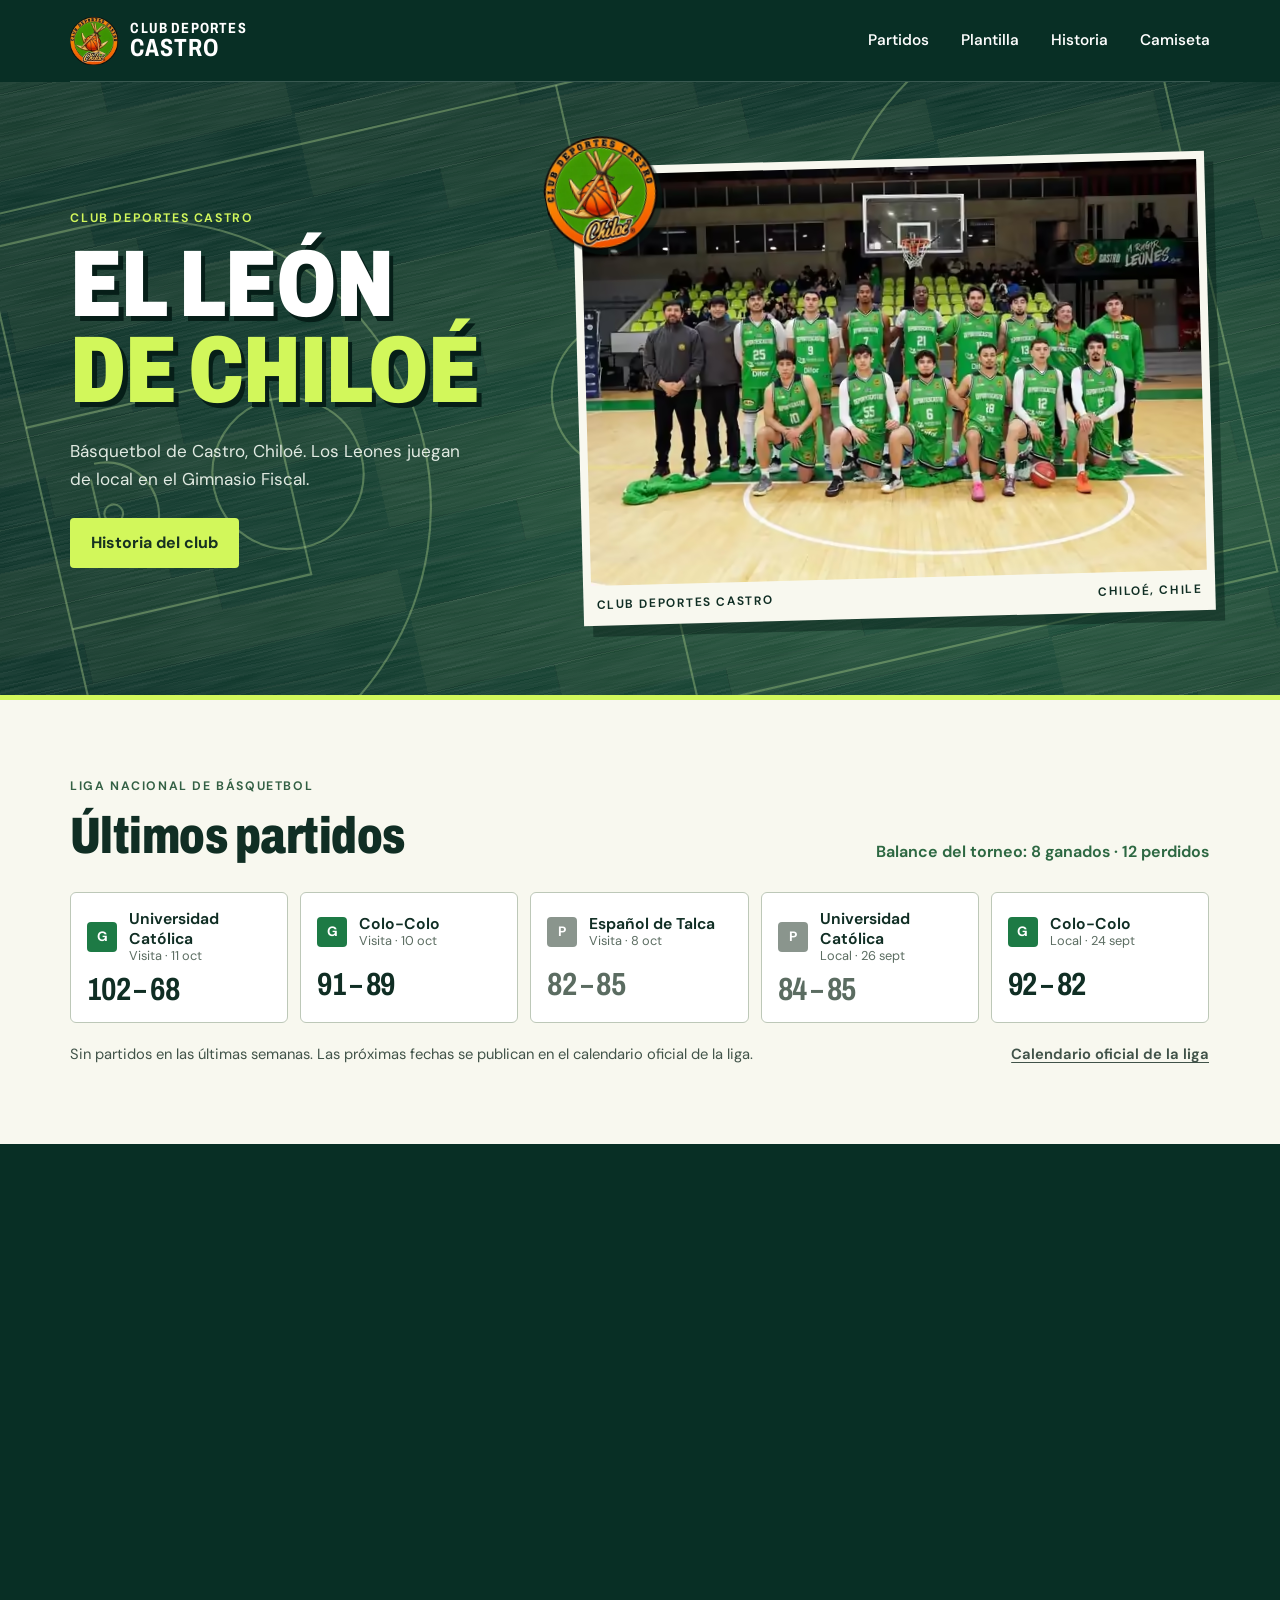
==== commit ce9e756a: "Dar más cuerpo a la tipografía de títulos con Archivo y sombra sólida Co-Authored-By: Claude Opus 5." ====
--- a/public/index.html
+++ b/public/index.html
@@ -36,23 +36,23 @@
   </script>
   <link rel="icon" type="image/png" sizes="48x48" href="assets/favicon-48.png">
   <link rel="apple-touch-icon" href="assets/apple-touch-icon.png">
-  <link rel="preload" href="assets/archivo-narrow.woff2" as="font" type="font/woff2" crossorigin fetchpriority="low">
+  <link rel="preload" href="assets/archivo.woff2" as="font" type="font/woff2" crossorigin fetchpriority="low">
   <link rel="preload" href="assets/dm-sans.woff2" as="font" type="font/woff2" crossorigin fetchpriority="low">
   <style>
-@font-face{font-family:"Archivo Narrow";src:url(assets/archivo-narrow.woff2) format("woff2");font-weight:400 700;font-display:swap}
+@font-face{font-family:"Archivo";src:url(assets/archivo.woff2) format("woff2");font-weight:600 900;font-display:swap}
 @font-face{font-family:"DM Sans";src:url(assets/dm-sans.woff2) format("woff2");font-weight:100 1000;font-display:swap}
-:root{--forest:#082f25;--ink:#102e24;--acid:#d2f75b;--paper:#f8f8ef;--line:#bdc8b8;--head:"Archivo Narrow","Arial Narrow",sans-serif}
+:root{--forest:#082f25;--ink:#102e24;--acid:#d2f75b;--paper:#f8f8ef;--line:#bdc8b8;--head:"Archivo","Arial Narrow",sans-serif}
 *{box-sizing:border-box}html{scroll-behavior:smooth}body{margin:0;background:var(--paper);color:var(--ink);font:1rem/1.62 "DM Sans",sans-serif;font-optical-sizing:auto}.wrap{width:min(1240px,89%);margin:auto}a{color:inherit;text-decoration:none}a:focus-visible,input:focus-visible{outline:3px solid #e68713;outline-offset:5px}.skip{position:absolute;left:1em;top:-8em;background:white;padding:.7em;z-index:10}.skip:focus{top:1em}
 header,.hero,footer{background:var(--forest);color:#fff}.nav,.brand,nav,figcaption,footer>div{display:flex;align-items:center}.nav{min-height:82px;justify-content:space-between;border-bottom:1px solid #ffffff33}.brand{gap:12px;font:700 .92rem/.99 var(--head);letter-spacing:.08em}.brand strong{font-size:1.55rem;letter-spacing:.035em}.crest{width:48px;height:48px;border-radius:50%;overflow:hidden;display:grid;place-items:center}.crest img{width:110%;max-width:none}.brand:hover,nav a:hover{color:var(--acid)}nav{gap:2rem;font-size:.96rem}
 .hero{position:relative;overflow:hidden;background:radial-gradient(ellipse at 75% 68%,#215b40 0%,#103e2d 38%,var(--forest) 72%)}.lead{position:relative;display:grid;grid-template-columns:.82fr 1.18fr;gap:6%;align-items:center;padding:clamp(58px,6vw,98px) 0}.hero::before{content:"";position:absolute;inset:-55% -20%;background:url(assets/parquet.svg) repeat;background-size:620px 170px;transform:rotate(-13deg);opacity:.4;pointer-events:none}.court{position:absolute;pointer-events:none;width:94%;height:auto;left:2%;top:51%;transform:translateY(-50%) rotate(-13deg);fill:none;stroke:#a8cb88;stroke-opacity:.41;stroke-width:1.6}.hero{border-bottom:5px solid var(--acid)}.tag,figcaption{font-size:.77rem;font-weight:700;letter-spacing:.13em}.tag{display:flex;align-items:center;gap:10px;color:var(--acid);margin:0 0 14px}.tag.dark{color:#336044}h1,h2,h3,p,figure{margin:0}h1,h2,h3,.timeline strong{font-family:var(--head);font-weight:700}h1{font-size:clamp(5.1rem,8.6vw,9.1rem);line-height:.85;letter-spacing:-.035em}h1 em{color:var(--acid);font-style:normal}.summary{max-width:390px;margin:25px 0;color:#e1eae2;font-size:1.07rem}.button{display:inline-block;font-weight:bold;color:#163121;background:var(--acid);padding:12px 21px;border-radius:4px}.button:hover{background:white}.team{position:relative;transform:rotate(-1.5deg);background:var(--paper);padding:8px;color:var(--ink);box-shadow:9px 11px 0 #061e1873}.team img{width:100%;height:auto;display:block}.team figcaption{justify-content:space-between;gap:6px;padding:10px 5px 3px;font-size:.75rem}
 .section{padding:clamp(55px,6vw,90px) 0}h2{font-size:clamp(2.9rem,4.6vw,4.8rem);line-height:.98;letter-spacing:-.027em}.timeline{display:grid;grid-template-columns:repeat(3,1fr);gap:4%;margin-top:36px}.timeline article{border-top:2px solid #42674b;padding-top:12px}.timeline strong{font-size:3.4rem;line-height:1.1;color:#2d6842}.timeline h3{font-size:1.55rem;margin:7px 0}.timeline p,.kit-text>p:not(.tag),.social p:not(.tag){color:#415349}.kits{background:#e7edda;border-block:1px solid var(--line)}.kit-inner{display:grid;grid-template-columns:1fr 1fr;gap:7%;padding:40px 0;align-items:center}.kit-text>p:not(.tag),.social p:not(.tag){margin-top:18px;max-width:420px}.display{display:grid;place-items:center}.giro{display:block;width:auto;height:clamp(330px,34vw,450px);max-width:100%;object-fit:contain}.social{display:grid;grid-template-columns:1fr 1fr;gap:7%;align-items:center}.social-links a{display:flex;justify-content:space-between;align-items:center;gap:12px;border-top:1px solid var(--line);padding:16px 0}.social-links a:last-child{border-bottom:1px solid var(--line)}.social-links a:hover b{text-decoration:underline}.social-links b{font:700 1.6rem var(--head)}.social-links span{font-size:.9rem}footer>div{justify-content:space-between;gap:14px;padding:22px 0;font-size:.9rem}
 @media(max-width:760px){.wrap{width:89%}.nav{min-height:74px}nav{gap:13px;font-size:.87rem}.brand{gap:6px}.crest{width:38px;height:38px}.lead{grid-template-columns:1fr;gap:35px;padding:40px 0}.intro{max-width:530px}h1{font-size:clamp(5rem,16vw,7.3rem)}.summary{margin:18px 0}.team{width:98%;justify-self:center}.timeline,.kit-inner,.social{grid-template-columns:1fr;gap:26px}.timeline article{display:grid;grid-template-columns:77px 1fr;gap:2px 12px}.timeline strong{grid-row:span 2;font-size:2.45rem}.timeline h3{margin:0}.giro{height:340px}.court{width:170%;left:-36%;top:45%;transform:translateY(-50%) rotate(-68deg)}.section{padding:49px 0}footer>div{align-items:flex-start;flex-direction:column;gap:2px}}
 @media(max-width:360px){nav{gap:8px}.brand{font-size:.73rem}.crest{width:32px;height:32px}.team figcaption{font-size:.64rem}}@media(prefers-reduced-motion:reduce){html{scroll-behavior:auto}}
-h1{font-size:clamp(5rem,8vw,8.25rem);letter-spacing:-.055em;line-height:.9}
-h2{font-family:"DM Sans",sans-serif;font-weight:640;font-size:clamp(2.55rem,4vw,4.25rem);line-height:1.04;letter-spacing:-.055em}
+h1{font-size:clamp(4.6rem,7.4vw,7.6rem);font-weight:850;letter-spacing:-.012em;line-height:.9;text-shadow:.045em .05em 0 #061e18}
+h2{font-family:var(--head);font-weight:850;font-size:clamp(2.55rem,4vw,4.25rem);line-height:1;letter-spacing:-.01em}
 h3,.social-links b{letter-spacing:-.024em}.timeline h3{font:650 1.3rem/1.22 "DM Sans",sans-serif}.timeline strong{font-variant-numeric:lining-nums;letter-spacing:-.055em}
 nav{font-weight:550}.tag,figcaption{font-weight:650}.kit-inner{padding-block:30px}
-@media(max-width:760px){h1{font-size:clamp(4.55rem,16vw,7rem)}.hero::before{transform:rotate(22deg)}.kit-inner{gap:12px;padding-block:40px}}
+@media(max-width:760px){h1{font-size:clamp(3.6rem,14.5vw,6.2rem)}.hero::before{transform:rotate(22deg)}.kit-inner{gap:12px;padding-block:40px}}
 @media(max-width:390px){.nav{width:94%}.brand{font-size:.72rem;letter-spacing:.025em}.brand strong{font-size:1.2rem}.brand .crest{width:30px;height:30px}nav{gap:9px;font-size:.82rem}}
 .section-head{display:flex;justify-content:space-between;align-items:flex-end;gap:18px 40px;flex-wrap:wrap;margin-bottom:30px}
 .record{font:650 1rem "DM Sans",sans-serif;color:#2d6842;font-variant-numeric:tabular-nums}
